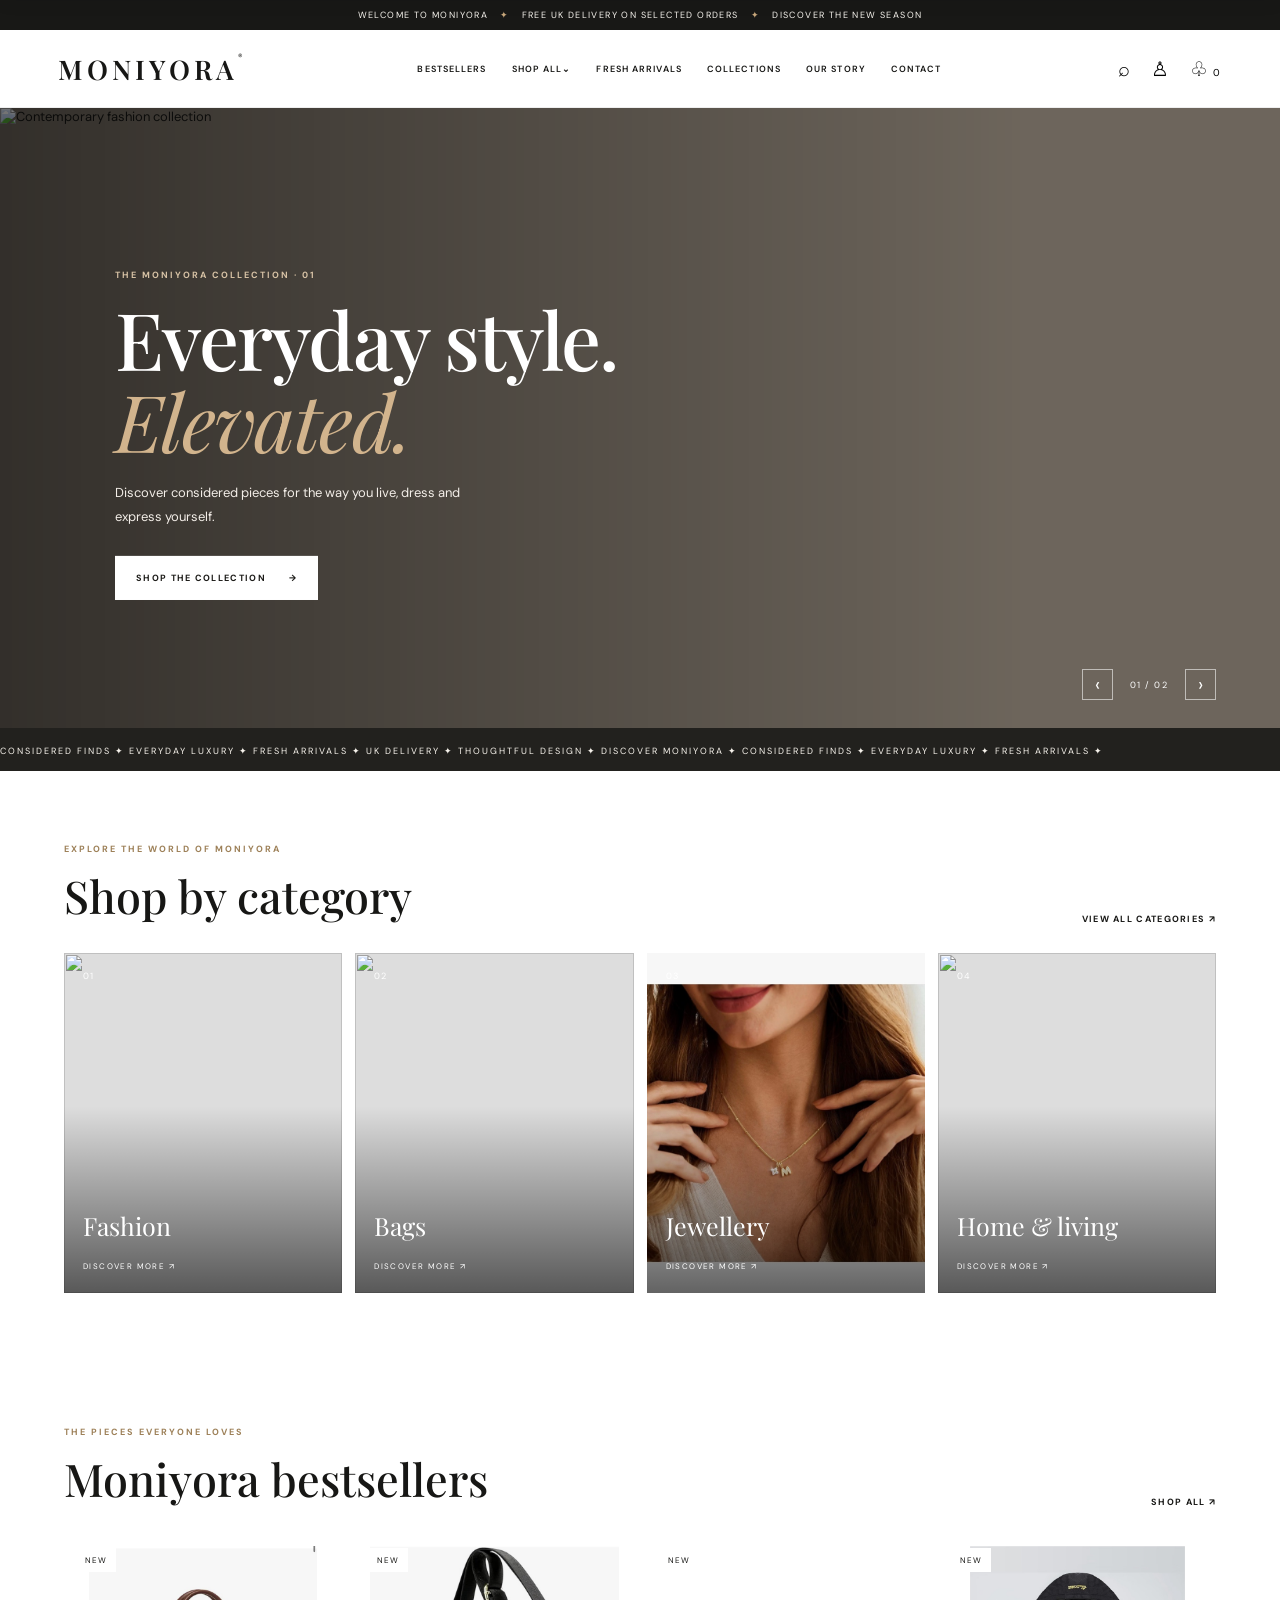
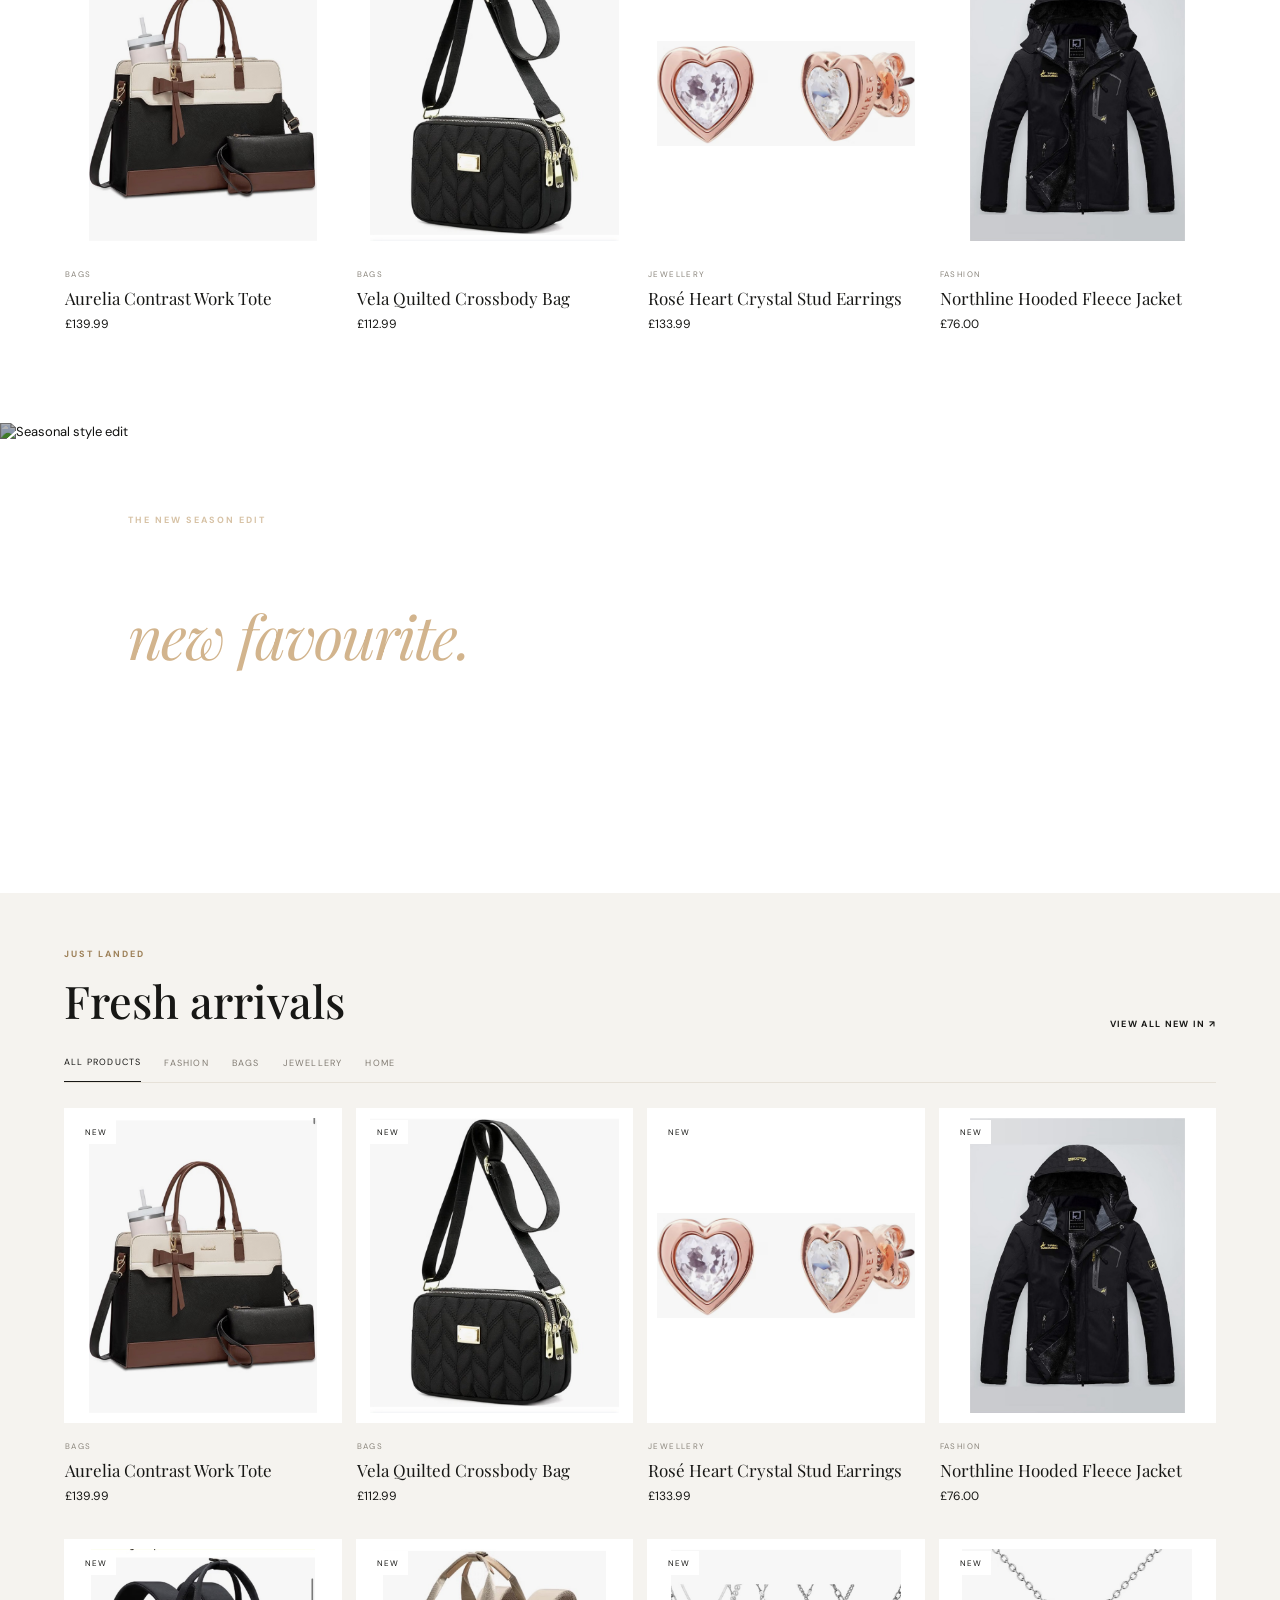
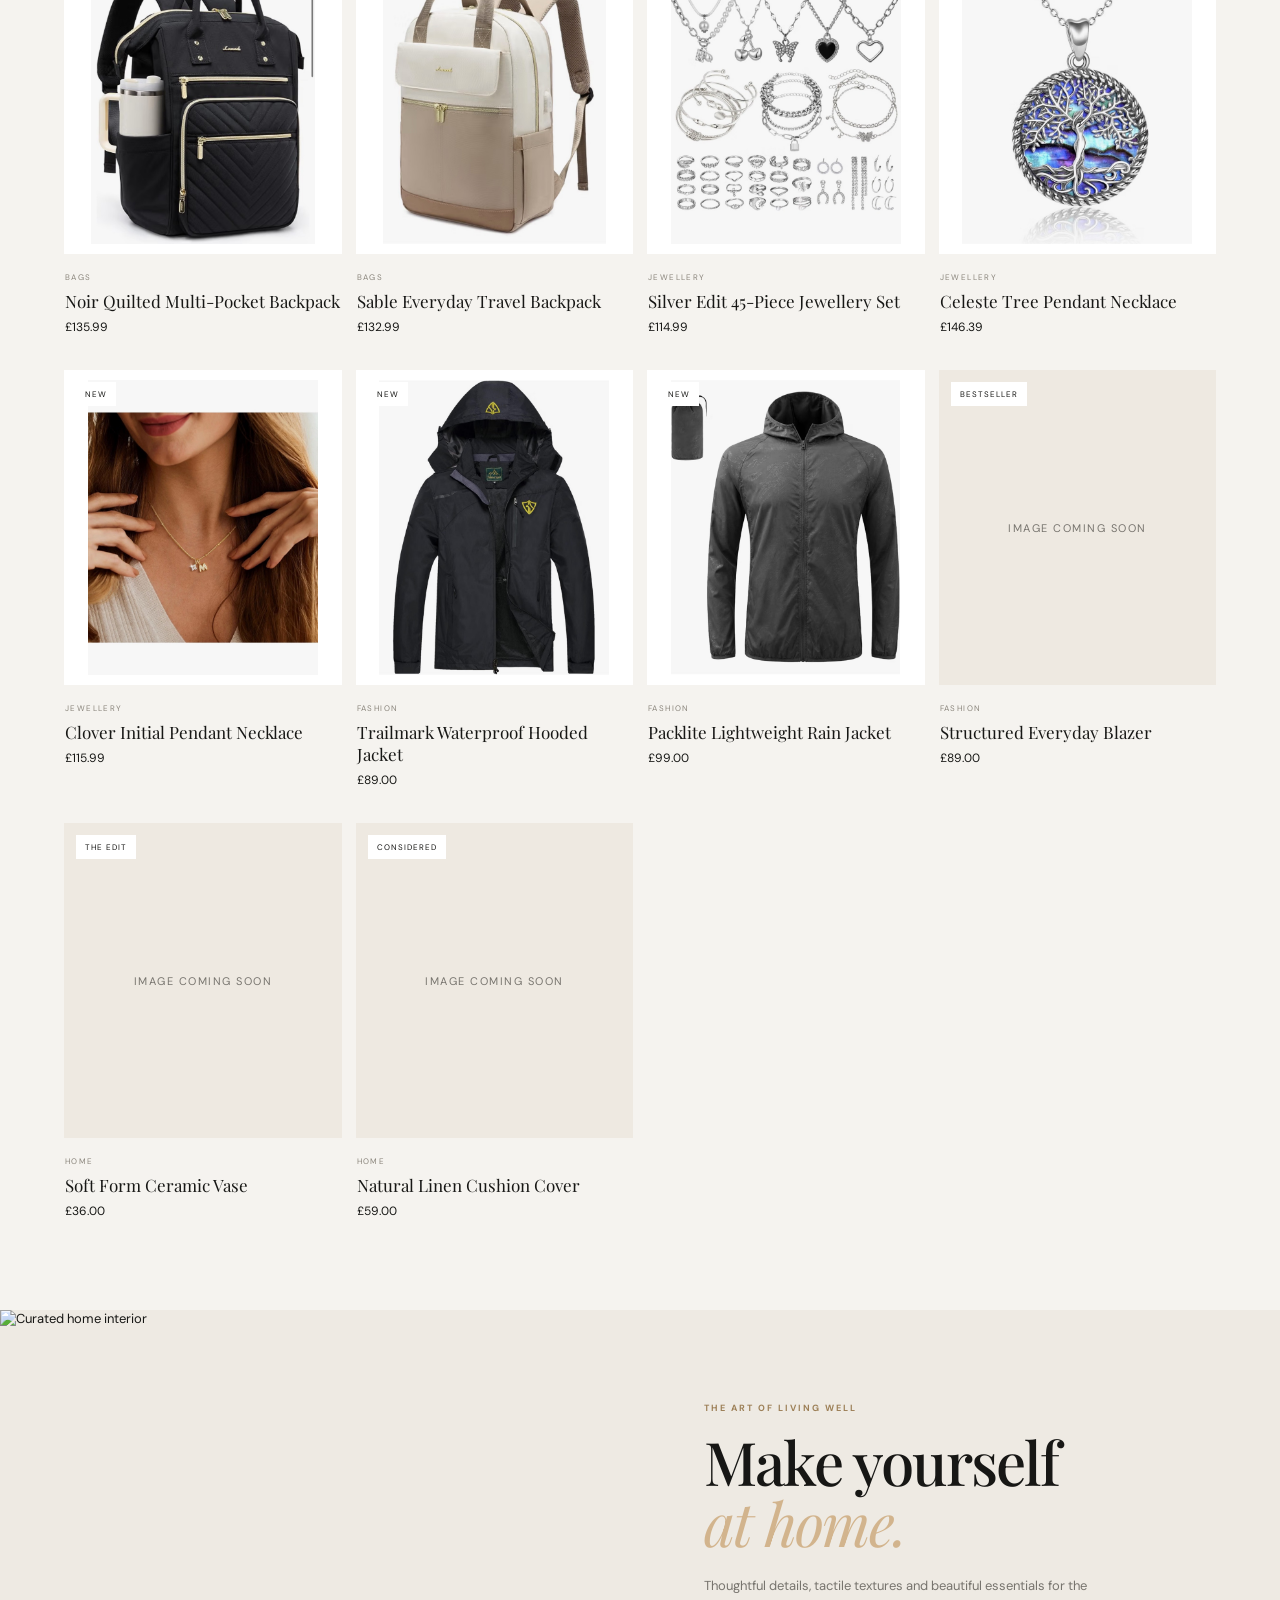
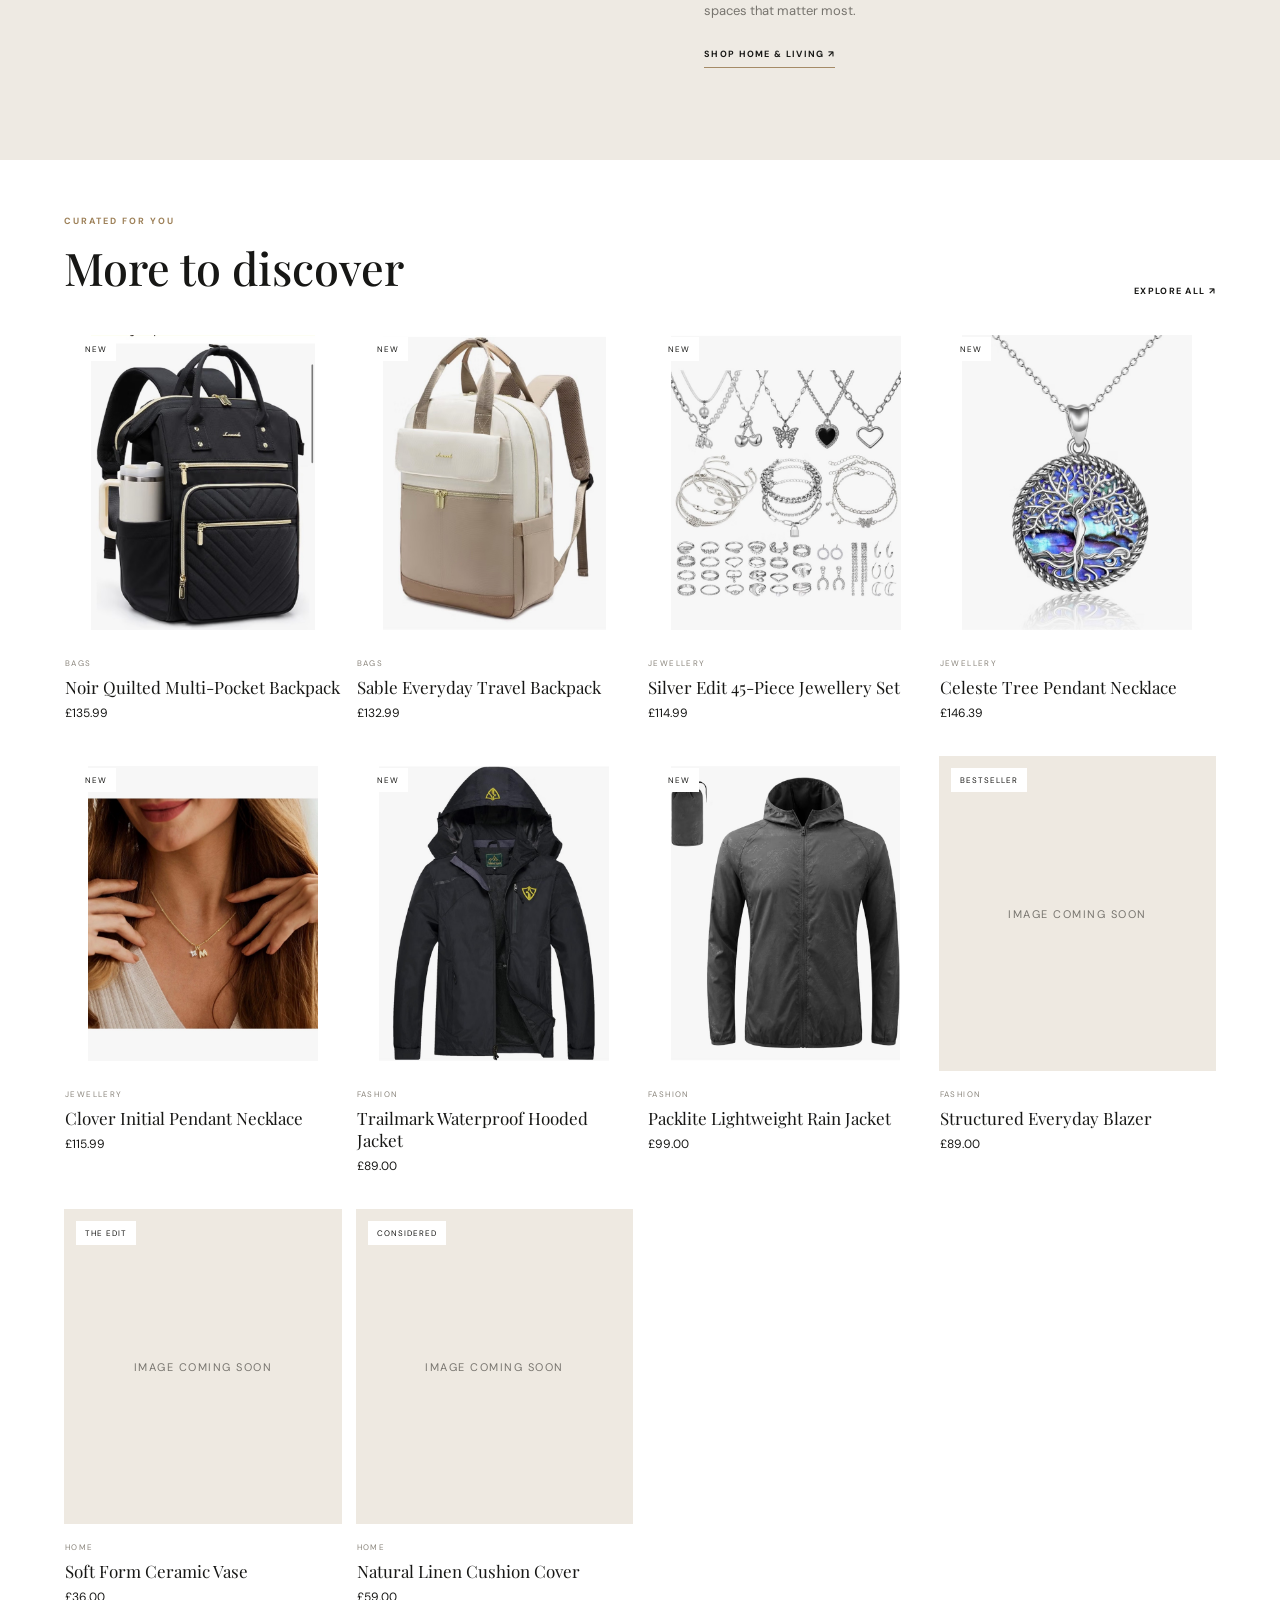
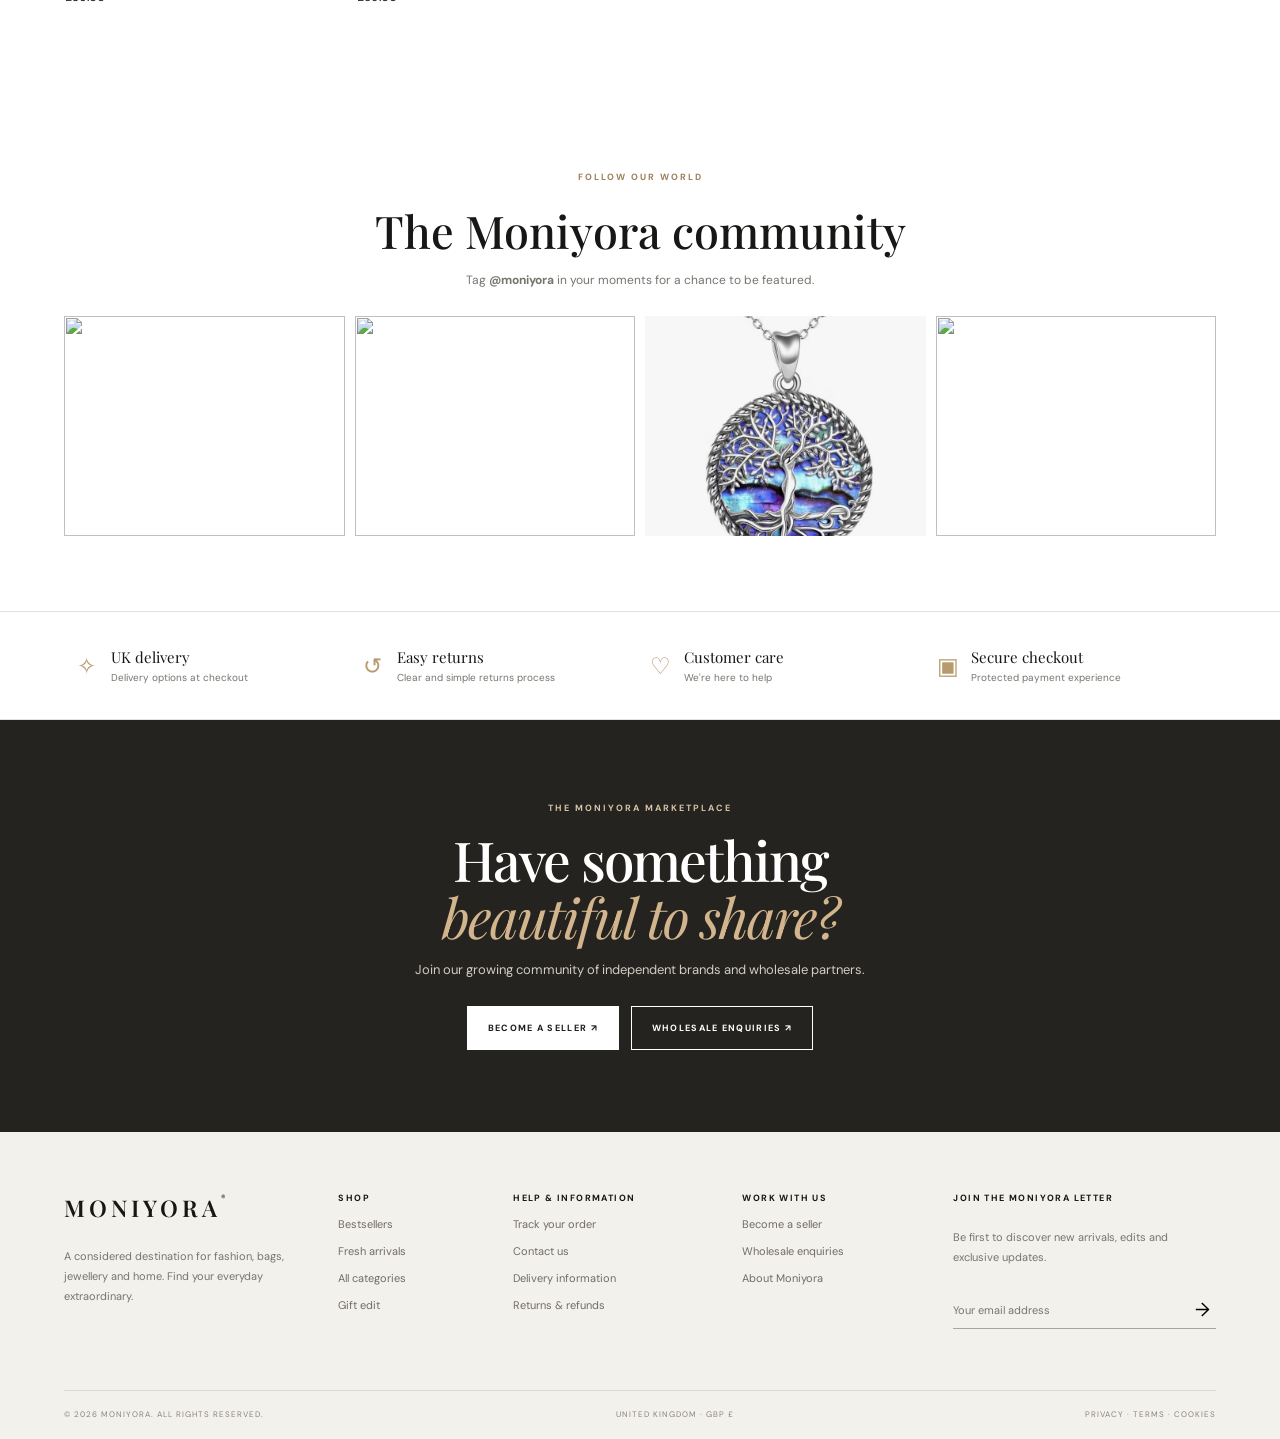
==== index.html @ 20fc1ad3 "Moniyora storefront: 11 SKUs, Stripe checkout, beauty removed Co-Authored-By: Claude Opus 5.5 <norep" ====
<!DOCTYPE html>
<html lang="en"><head><meta charset="UTF-8"><meta name="viewport" content="width=device-width,initial-scale=1"><meta name="description" content="Moniyora — a curated destination for fashion, bags, jewellery and home."><title>MONIYORA | The Art of Everyday Luxury</title><link rel="preconnect" href="https://fonts.googleapis.com"><link href="https://fonts.googleapis.com/css2?family=DM+Sans:wght@400;500;600;700&family=Playfair+Display:wght@400;500;600&display=swap" rel="stylesheet"><link rel="stylesheet" href="styles.css"></head>
<body>
<div class="topline">WELCOME TO MONIYORA <span>✦</span> FREE UK DELIVERY ON SELECTED ORDERS <span>✦</span> DISCOVER THE NEW SEASON</div>
<header class="header"><button class="icon-btn mobile-menu-btn" id="menuToggle">☰</button><a class="logo" href="#">MONIYORA<span>®</span></a><nav class="main-nav"><a href="#bestsellers">BESTSELLERS</a><div class="nav-dropdown"><a href="#collections">SHOP ALL⌄</a><div class="mega"><div><b>FASHION</b><a href="#products">Women</a><a href="#products">Men</a><a href="#products">Jackets</a></div><div><b>BAGS & JEWELLERY</b><a href="#products">Bags & backpacks</a><a href="#products">Necklaces</a><a href="#products">Earrings & sets</a></div><div><b>HOME & LIVING</b><a href="#products">Home décor</a><a href="#products">Kitchen & dining</a><a href="#products">Soft furnishings</a></div><div><b>MORE TO EXPLORE</b><a href="#products">Accessories</a><a href="#products">Gifts</a><a href="#partners">Seller brands</a></div></div></div><a href="#fresh">FRESH ARRIVALS</a><a href="#collections">COLLECTIONS</a><a href="#about">OUR STORY</a><a href="#contact">CONTACT</a></nav><div class="head-tools"><button id="searchToggle" aria-label="Search">⌕</button><button id="accountOpen" aria-label="Account">♙</button><button id="cartOpen" aria-label="Shopping bag">♧ <small id="cartCount">0</small></button></div></header>
<div class="mobile-nav" id="mobileNav"><a href="#bestsellers">Bestsellers</a><a href="#collections">Shop all</a><a href="#fresh">Fresh arrivals</a><a href="#products">Fashion</a><a href="#products">Bags & jewellery</a><a href="#products">Home & living</a><a href="#partners">Sell with us</a><a href="#contact">Contact</a></div>
<section class="hero-slider"><div class="slide active"><img src="https://images.unsplash.com/photo-1483985988355-763728e1935b?auto=format&fit=crop&w=2000&q=90" alt="Contemporary fashion collection"><div class="slide-overlay"></div><div class="slide-content"><p class="overline">THE MONIYORA COLLECTION · 01</p><h1>Everyday style.<br><i>Elevated.</i></h1><p>Discover considered pieces for the way you live, dress and express yourself.</p><a href="#collections" class="cta">SHOP THE COLLECTION <b>→</b></a></div></div><div class="slide"><img src="https://images.unsplash.com/photo-1584917865442-de89df76afd3?auto=format&fit=crop&w=2000&q=90" alt="Bags and accessories collection"><div class="slide-overlay"></div><div class="slide-content"><p class="overline">CARRY IT WELL · 02</p><h1>The details<br><i>that finish it.</i></h1><p>Work totes, everyday backpacks and jewellery to wear on repeat.</p><a href="#fresh" class="cta">SHOP BAGS & JEWELLERY <b>→</b></a></div></div><div class="slider-controls"><button id="prevSlide">‹</button><span id="slideNumber">01 / 02</span><button id="nextSlide">›</button></div></section>
<div class="ticker"><div>CONSIDERED FINDS ✦ EVERYDAY LUXURY ✦ FRESH ARRIVALS ✦ UK DELIVERY ✦ THOUGHTFUL DESIGN ✦ DISCOVER MONIYORA ✦ CONSIDERED FINDS ✦ EVERYDAY LUXURY ✦ FRESH ARRIVALS ✦</div></div>
<section class="category-wrap" id="collections"><div class="section-title"><div><p class="overline dark">EXPLORE THE WORLD OF MONIYORA</p><h2>Shop by category</h2></div><a href="#products" class="view-all">VIEW ALL CATEGORIES ↗</a></div><div class="category-row"><a class="category-tile" href="#products" data-filter="Fashion"><img src="https://images.unsplash.com/photo-1483985988355-763728e1935b?auto=format&fit=crop&w=800&q=85"><span>01</span><b>Fashion</b><small>DISCOVER MORE ↗</small></a><a class="category-tile" href="#products" data-filter="Bags"><img src="https://images.unsplash.com/photo-1548036328-c9fa89d128fa?auto=format&fit=crop&w=800&q=85"><span>02</span><b>Bags</b><small>DISCOVER MORE ↗</small></a><a class="category-tile" href="#products" data-filter="Jewellery"><img src="product_images/MON-008.jpg"><span>03</span><b>Jewellery</b><small>DISCOVER MORE ↗</small></a><a class="category-tile" href="#products" data-filter="Home"><img src="https://images.unsplash.com/photo-1616486338812-3dadae4b4ace?auto=format&fit=crop&w=800&q=85"><span>04</span><b>Home & living</b><small>DISCOVER MORE ↗</small></a></div></section>
<section class="product-section" id="bestsellers"><div class="section-title"><div><p class="overline dark">THE PIECES EVERYONE LOVES</p><h2>Moniyora bestsellers</h2></div><a href="#products" class="view-all">SHOP ALL ↗</a></div><div class="product-grid" id="bestsellerGrid"></div></section>
<section class="wide-promo"><img src="https://images.unsplash.com/photo-1490481651871-ab68de25d43d?auto=format&fit=crop&w=2000&q=90" alt="Seasonal style edit"><div class="promo-content"><p class="overline">THE NEW SEASON EDIT</p><h2>Find your<br><i>new favourite.</i></h2><p>Fresh perspectives. Timeless details. Pieces to make your own.</p><a class="cta light-cta" href="#fresh">EXPLORE THE EDIT →</a></div></section>
<section class="product-section pale" id="fresh"><div class="section-title"><div><p class="overline dark">JUST LANDED</p><h2>Fresh arrivals</h2></div><a href="#products" class="view-all">VIEW ALL NEW IN ↗</a></div><div class="filter-tabs" id="filterTabs"><button class="active" data-filter="All">ALL PRODUCTS</button><button data-filter="Fashion">FASHION</button><button data-filter="Bags">BAGS</button><button data-filter="Jewellery">JEWELLERY</button><button data-filter="Home">HOME</button></div><div class="product-grid" id="products"></div></section>
<section class="seasonal"><div class="season-image"><img src="https://images.unsplash.com/photo-1618221195710-dd6b41faaea6?auto=format&fit=crop&w=1100&q=85" alt="Curated home interior"></div><div class="season-copy"><p class="overline dark">THE ART OF LIVING WELL</p><h2>Make yourself<br><i>at home.</i></h2><p>Thoughtful details, tactile textures and beautiful essentials for the spaces that matter most.</p><a href="#products" class="dark-link">SHOP HOME & LIVING ↗</a></div></section>
<section class="product-section" id="productsSection"><div class="section-title"><div><p class="overline dark">CURATED FOR YOU</p><h2>More to discover</h2></div><a href="#products" class="view-all">EXPLORE ALL ↗</a></div><div class="product-grid" id="moreGrid"></div></section>
<section class="social-section"><p class="overline dark">FOLLOW OUR WORLD</p><h2>The Moniyora community</h2><p>Tag <b>@moniyora</b> in your moments for a chance to be featured.</p><div class="social-grid"><img src="https://images.unsplash.com/photo-1529139574466-a303027c1d8b?auto=format&fit=crop&w=500&q=85"><img src="https://images.unsplash.com/photo-1523275335684-37898b6baf30?auto=format&fit=crop&w=500&q=85"><img src="product_images/MON-007.jpg"><img src="https://images.unsplash.com/photo-1616486338812-3dadae4b4ace?auto=format&fit=crop&w=500&q=85"></div></section>
<section class="benefits"><div><span>✧</span><b>UK delivery</b><small>Delivery options at checkout</small></div><div><span>↺</span><b>Easy returns</b><small>Clear and simple returns process</small></div><div><span>♡</span><b>Customer care</b><small>We're here to help</small></div><div><span>▣</span><b>Secure checkout</b><small>Protected payment experience</small></div></section>
<section class="partner-banner" id="partners"><p class="overline">THE MONIYORA MARKETPLACE</p><h2>Have something<br><i>beautiful to share?</i></h2><p>Join our growing community of independent brands and wholesale partners.</p><div><button class="cta" id="sellerOpen">BECOME A SELLER ↗</button><button class="cta outline" id="wholesaleOpen">WHOLESALE ENQUIRIES ↗</button></div></section>
<footer id="contact"><div class="footer-columns"><div><a class="logo footer-logo" href="#">MONIYORA<span>®</span></a><p>A considered destination for fashion, bags, jewellery and home. Find your everyday extraordinary.</p></div><div><b>SHOP</b><a href="#bestsellers">Bestsellers</a><a href="#fresh">Fresh arrivals</a><a href="#collections">All categories</a><a href="#products">Gift edit</a></div><div><b>HELP & INFORMATION</b><a href="#tracking" id="trackingOpen">Track your order</a><a href="mailto:hello@moniyora.co.uk">Contact us</a><a href="#policies">Delivery information</a><a href="#policies">Returns & refunds</a></div><div><b>WORK WITH US</b><a href="#partners" id="footerSeller">Become a seller</a><a href="#partners" id="footerWholesale">Wholesale enquiries</a><a href="#about">About Moniyora</a></div><div class="newsletter"><b>JOIN THE MONIYORA LETTER</b><p>Be first to discover new arrivals, edits and exclusive updates.</p><form id="newsletterForm"><input type="email" placeholder="Your email address" required><button>→</button></form><small id="newsletterMsg"></small></div></div><div class="footer-bottom"><span>© 2026 MONIYORA. ALL RIGHTS RESERVED.</span><span>UNITED KINGDOM · GBP £</span><span>PRIVACY · TERMS · COOKIES</span></div></footer>
<div class="overlay" id="overlay"></div><aside class="drawer" id="cartDrawer"><div class="drawer-head"><h3>Your shopping bag <small id="drawerCount">0</small></h3><button class="close" data-close>×</button></div><div id="cartItems" class="cart-items"><p>Your bag is empty.</p></div><div class="cart-bottom"><div class="subtotal"><span>Subtotal</span><b id="subtotal">£0.00</b></div><small>Delivery calculated at checkout.</small><button class="cta dark-cta full" id="checkoutButton">PROCEED TO CHECKOUT →</button><small class="notice">Secure payment powered by Stripe.</small></div></aside>
<div class="modal" id="accountModal"><button class="close modal-close" data-close>×</button><p class="overline dark">WELCOME BACK</p><h2>Your Moniyora account</h2><form class="form" id="accountForm"><label>Email address<input type="email" required></label><label>Password<input type="password" minlength="8" required></label><button class="cta dark-cta full">SIGN IN / CONTINUE</button></form><p id="accountMsg" class="message"></p><small class="notice">Customer account service must be connected for live sign-in.</small></div>
<div class="modal wide" id="sellerModal"><button class="close modal-close" data-close>×</button><p class="overline dark">PARTNER WITH MONIYORA</p><h2>Become a seller</h2><p>Introduce your brand and products to our marketplace.</p><form class="form two-col" id="sellerForm"><label>Business / brand name<input required></label><label>Contact name<input required></label><label>Business email<input type="email" required></label><label>Website / social link<input type="url"></label><label class="span-two">Product category<select required><option value="">Choose category</option><option>Fashion</option><option>Bags</option><option>Jewellery</option><option>Home & living</option><option>Accessories & gifts</option><option>Other</option></select></label><label class="span-two">Tell us about your brand<textarea required rows="3"></textarea></label><button class="cta dark-cta span-two">SUBMIT SELLER APPLICATION →</button></form><p id="sellerMsg" class="message"></p></div>
<div class="modal wide" id="wholesaleModal"><button class="close modal-close" data-close>×</button><p class="overline dark">BUSINESS ENQUIRIES</p><h2>Wholesale & partnerships</h2><form class="form two-col" id="wholesaleForm"><label>Company name<input required></label><label>Contact name<input required></label><label>Business email<input type="email" required></label><label>Telephone<input type="tel"></label><label>Enquiry type<select><option>Wholesale purchasing</option><option>Bulk order</option><option>Brand partnership</option><option>Distribution</option></select></label><label>Estimated order value<select><option>Not sure yet</option><option>Under £1,000</option><option>£1,000–£5,000</option><option>£5,000–£20,000</option><option>£20,000+</option></select></label><label class="span-two">Your enquiry<textarea required rows="3"></textarea></label><button class="cta dark-cta span-two">SEND ENQUIRY →</button></form><p id="wholesaleMsg" class="message"></p></div>
<div class="modal" id="trackingModal"><button class="close modal-close" data-close>×</button><p class="overline dark">ORDER SUPPORT</p><h2>Track your order</h2><form class="form" id="trackingForm"><label>Order number<input required placeholder="MON-10001"></label><label>Email address<input type="email" required></label><button class="cta dark-cta full">FIND MY ORDER</button></form><p id="trackingMsg" class="message"></p><small class="notice">Live tracking will be enabled when fulfilment integrations are connected.</small></div>
<div class="search-panel" id="searchPanel"><input id="searchInput" placeholder="Search products and categories…"><button id="searchClose">×</button></div><div class="toast" id="toast"></div>
<div class="floating-actions" id="floatingActions" aria-hidden="true">
  <button class="fab fab-ghost" id="backToTop" aria-label="Back to top">↑</button>
  <a class="fab fab-primary" href="mailto:hello@moniyora.co.uk" aria-label="Contact">✉</a>
</div>
<script src="script.js"></script></body></html>
---- styles.css ----
*{box-sizing:border-box}:root{--ink:#171715;--muted:#77746e;--cream:#f3f0ea;--gold:#b99a70;--line:#e6e1d8}html{scroll-behavior:smooth}body{margin:0;color:var(--ink);background:#fff;font:13px "DM Sans",sans-serif}a{color:inherit;text-decoration:none}button,input,select,textarea{font:inherit}button{cursor:pointer}.topline{height:30px;background:#181816;color:#f7f4ee;text-align:center;display:flex;align-items:center;justify-content:center;gap:12px;font-size:9px;letter-spacing:1.4px}.topline span{color:#c8a77b}.header{height:78px;padding:0 4.5%;display:flex;align-items:center;justify-content:space-between;background:#fff;position:sticky;top:0;z-index:30;border-bottom:1px solid #eee}.logo{font:600 27px "Playfair Display",serif;letter-spacing:4px;white-space:nowrap}.logo span{font:9px "DM Sans";vertical-align:top;letter-spacing:0}.main-nav{display:flex;align-items:center;gap:25px;height:100%}.main-nav>a,.nav-dropdown>a{font-size:9px;font-weight:600;letter-spacing:1.1px;white-space:nowrap}.main-nav a:hover{color:var(--gold)}.nav-dropdown{height:100%;display:flex;align-items:center;position:relative}.mega{display:none;position:absolute;top:100%;left:-150px;width:650px;background:white;padding:28px 32px;box-shadow:0 12px 28px #0002;grid-template-columns:repeat(4,1fr);gap:20px}.nav-dropdown:hover .mega{display:grid}.mega div{display:flex;flex-direction:column;gap:12px}.mega b,footer b{font-size:9px;letter-spacing:1.4px}.mega a{font-size:11px;color:#6e6a63}.head-tools{display:flex;gap:17px;align-items:center}.head-tools button,.icon-btn{border:0;background:none;font-size:20px;padding:2px}.head-tools small{font-size:10px}.mobile-menu-btn,.mobile-nav{display:none}.hero-slider{height:min(620px,58vw);min-height:440px;position:relative;background:#71695f;overflow:hidden}.slide{position:absolute;inset:0;opacity:0;transition:opacity .7s}.slide.active{opacity:1}.slide img{width:100%;height:100%;object-fit:cover;object-position:center 40%}.slide-overlay{position:absolute;inset:0;background:linear-gradient(90deg,rgba(0,0,0,.55),rgba(0,0,0,.03) 80%)}.slide-content{position:absolute;left:9%;top:50%;transform:translateY(-45%);color:white;max-width:510px}.overline{font-size:9px;letter-spacing:2px;font-weight:700;margin:0 0 17px;color:#d7c2a5}.overline.dark{color:#9d8058}.slide h1,.promo-content h2,.season-copy h2,.partner-banner h2{font:500 clamp(48px,6.2vw,82px)/1.03 "Playfair Display",serif;letter-spacing:-1.8px;margin:0 0 20px}.slide h1 i,.promo-content h2 i,.season-copy h2 i,.partner-banner h2 i{color:#d2b48d;font-weight:400}.slide-content>p:not(.overline){max-width:390px;line-height:1.8;color:#f3eee8;margin-bottom:28px}.cta{display:inline-flex;align-items:center;justify-content:center;gap:23px;background:#fff;color:#1c1b18;padding:15px 20px;border:1px solid #fff;font-size:9px;font-weight:700;letter-spacing:1.3px}.cta:hover{background:#d8c4a7;border-color:#d8c4a7}.slider-controls{position:absolute;right:5%;bottom:28px;display:flex;align-items:center;gap:17px;color:#fff;font-size:9px;letter-spacing:1.5px}.slider-controls button{border:1px solid #ffffff90;background:transparent;color:#fff;width:31px;height:31px;font-size:19px}.ticker{overflow:hidden;background:#22211e;color:#f7f3ec;padding:13px 0;white-space:nowrap}.ticker div{display:inline-block;min-width:200%;font-size:9px;letter-spacing:2px;animation:marquee 34s linear infinite}@keyframes marquee{to{transform:translateX(-50%)}}.category-wrap,.product-section{padding:72px 5% 78px}.section-title{display:flex;justify-content:space-between;align-items:end;margin-bottom:28px}.section-title .overline{margin-bottom:10px}.section-title h2,.social-section h2{font:500 clamp(32px,3.8vw,45px) "Playfair Display",serif;margin:0}.view-all,.dark-link{font-size:9px;font-weight:700;letter-spacing:1.3px;white-space:nowrap}.category-row{display:grid;grid-template-columns:repeat(4,1fr);gap:13px}.category-tile{height:340px;position:relative;overflow:hidden;background:#ddd}.category-tile:after{content:"";position:absolute;inset:45% 0 0;background:linear-gradient(transparent,#0009)}.category-tile img{width:100%;height:100%;object-fit:cover;transition:.5s}.category-tile:hover img{transform:scale(1.05)}.category-tile span,.category-tile b,.category-tile small{position:absolute;z-index:1;color:white;left:19px}.category-tile span{top:17px;font-size:9px;letter-spacing:1px}.category-tile b{bottom:51px;font:25px "Playfair Display",serif}.category-tile small{bottom:22px;font-size:8px;letter-spacing:1.4px}.product-section{padding-top:55px}.product-section.pale{background:#f5f3ef}.product-grid{display:grid;grid-template-columns:repeat(4,1fr);gap:22px 14px}.product-image{height:315px;position:relative;background:#eee9e1;overflow:hidden}.product-image img{width:100%;height:100%;object-fit:cover;transition:.45s}.product-card:hover img{transform:scale(1.04)}.tag{position:absolute;top:12px;left:12px;background:#fff;padding:7px 9px;font-size:8px;letter-spacing:1px}.quick-add{position:absolute;bottom:10px;left:10px;right:10px;background:#fff;border:0;padding:12px;font-size:9px;letter-spacing:1px;opacity:0;transition:.2s}.product-card:hover .quick-add{opacity:1}.product-meta{padding:13px 1px}.product-meta small{font-size:8px;letter-spacing:1.4px;color:#8a857c}.product-meta h3{font:17px "Playfair Display",serif;margin:6px 0}.price{font-size:12px}.wide-promo{height:470px;position:relative;overflow:hidden}.wide-promo>img{width:100%;height:100%;object-fit:cover;filter:brightness(.7)}.promo-content{position:absolute;left:10%;top:50%;transform:translateY(-50%);color:white}.promo-content h2{font-size:60px}.promo-content>p:not(.overline){line-height:1.8;max-width:360px;margin:0 0 24px}.light-cta{background:transparent;color:white}.filter-tabs{display:flex;gap:23px;border-bottom:1px solid var(--line);margin:-2px 0 25px;overflow:auto}.filter-tabs button{background:none;border:0;padding:0 0 13px;color:#817b72;font-size:9px;letter-spacing:1.2px;white-space:nowrap}.filter-tabs button.active{color:#171715;border-bottom:1px solid #171715}.seasonal{display:grid;grid-template-columns:1fr 1fr;background:#eeeae3}.season-image img{width:100%;height:100%;min-height:450px;object-fit:cover}.season-copy{padding:10%;display:flex;flex-direction:column;justify-content:center;align-items:flex-start}.season-copy h2{font-size:60px}.season-copy>p:not(.overline){line-height:1.9;color:var(--muted);max-width:390px;margin:0 0 25px}.dark-link{border-bottom:1px solid #a58b67;padding-bottom:7px}.social-section{text-align:center;padding:75px 5%}.social-section h2{margin-bottom:10px}.social-section>p:not(.overline){color:var(--muted);font-size:12px}.social-grid{display:grid;grid-template-columns:repeat(4,1fr);gap:10px;margin-top:28px}.social-grid img{width:100%;height:220px;object-fit:cover}.benefits{display:grid;grid-template-columns:repeat(4,1fr);padding:35px 6%;border-top:1px solid var(--line);border-bottom:1px solid var(--line);gap:20px}.benefits div{display:grid;grid-template-columns:34px 1fr;align-items:center}.benefits span{grid-row:span 2;color:var(--gold);font-size:23px}.benefits b{font:15px "Playfair Display",serif}.benefits small{font-size:10px;color:var(--muted);margin-top:4px}.partner-banner{text-align:center;padding:82px 20px;background:#24231f;color:white}.partner-banner h2{font-size:55px;margin-bottom:15px}.partner-banner>p:not(.overline){color:#d2ccc2;line-height:1.7;margin-bottom:25px}.partner-banner>div{display:flex;justify-content:center;gap:12px;flex-wrap:wrap}.outline{background:transparent;color:white}.outline:hover{color:#222}footer{background:#f3f1ec;padding:60px 5% 20px}.footer-columns{display:grid;grid-template-columns:1.35fr .8fr 1.1fr 1fr 1.45fr;gap:30px;padding-bottom:48px}.footer-columns>div{display:flex;flex-direction:column;gap:13px}.footer-logo{font-size:23px}.footer-columns p{color:var(--muted);font-size:11px;line-height:1.8}.footer-columns a:not(.logo){font-size:11px;color:#716c64}.footer-columns a:hover{color:var(--gold)}.newsletter form{display:flex;border-bottom:1px solid #aaa49b}.newsletter input{flex:1;min-width:0;padding:11px 0;border:0;background:none;outline:0;font-size:11px}.newsletter button{border:0;background:none;font-size:19px}.footer-bottom{border-top:1px solid #ddd8cf;padding-top:18px;display:flex;justify-content:space-between;gap:12px;color:#8b857c;font-size:8px;letter-spacing:1px}.overlay{position:fixed;inset:0;background:#0007;z-index:60;opacity:0;visibility:hidden;transition:.25s}.overlay.show{opacity:1;visibility:visible}.drawer{position:fixed;right:0;top:0;height:100%;width:min(430px,100%);background:#fff;z-index:70;padding:26px;display:flex;flex-direction:column;transform:translateX(100%);transition:.3s}.drawer.open{transform:none}.drawer-head{display:flex;justify-content:space-between;align-items:center;border-bottom:1px solid var(--line);padding-bottom:17px}.drawer-head h3{font:23px "Playfair Display";margin:0}.close{border:0;background:none;font-size:27px}.cart-items{flex:1;overflow:auto;padding:20px 0}.cart-row{display:grid;grid-template-columns:72px 1fr auto;gap:12px;margin-bottom:18px}.cart-row img{width:72px;height:85px;object-fit:cover}.cart-row h4{font:15px "Playfair Display";margin:4px 0}.qty{display:flex;align-items:center;gap:10px;margin-top:9px}.qty button,.remove{background:white;border:1px solid var(--line);width:24px;height:24px}.remove{border:0}.cart-bottom{border-top:1px solid var(--line);padding-top:17px}.subtotal{display:flex;justify-content:space-between;margin-bottom:12px}.cart-bottom>small{display:block;color:var(--muted);font-size:10px;margin:12px 0}.dark-cta{background:#22211e;color:white;border-color:#22211e}.full{width:100%}.notice{font-size:9px!important;color:#89837a!important;line-height:1.5}.modal{position:fixed;z-index:75;top:50%;left:50%;transform:translate(-50%,-45%);opacity:0;visibility:hidden;transition:.25s;width:min(440px,calc(100% - 28px));max-height:90vh;overflow:auto;background:white;padding:38px}.modal.wide{width:min(640px,calc(100% - 28px))}.modal.open{opacity:1;visibility:visible;transform:translate(-50%,-50%)}.modal-close{position:absolute;right:15px;top:12px}.modal h2{font:34px "Playfair Display";margin:0 0 17px}.form{display:grid;gap:14px;margin-top:20px}.form label{display:grid;gap:7px;font-size:10px}.form input,.form select,.form textarea{width:100%;padding:11px;border:1px solid #ddd7cd;background:white;outline:0;font-size:12px}.form input:focus,.form textarea:focus{border-color:var(--gold)}.two-col{grid-template-columns:1fr 1fr}.span-two{grid-column:span 2}.message{font-size:11px;color:#71694e;line-height:1.5}.search-panel{position:fixed;top:0;left:0;right:0;z-index:80;background:white;padding:22px 6%;display:flex;gap:20px;transform:translateY(-110%);transition:.25s;box-shadow:0 5px 20px #0002}.search-panel.open{transform:none}.search-panel input{flex:1;border:0;border-bottom:1px solid var(--line);padding:10px;font:19px "Playfair Display";outline:0}.search-panel button{border:0;background:none;font-size:24px}.toast{position:fixed;z-index:90;bottom:22px;left:50%;transform:translate(-50%,15px);opacity:0;background:#222;color:white;padding:13px 20px;font-size:11px;transition:.2s}.toast.show{opacity:1;transform:translate(-50%,0)}@media(max-width:1050px){.main-nav{gap:12px}.main-nav>a,.nav-dropdown>a{font-size:8px}.product-image{height:260px}.category-tile{height:285px}.footer-columns{grid-template-columns:repeat(3,1fr)}.newsletter{grid-column:span 2}}@media(max-width:720px){.topline{font-size:7px;letter-spacing:.7px}.header{height:66px;padding:0 4%}.mobile-menu-btn{display:block}.main-nav{display:none}.logo{font-size:21px;letter-spacing:2px}.head-tools{gap:10px}.mobile-nav{position:fixed;top:96px;left:0;right:0;z-index:29;background:#fff;padding:20px 7%;box-shadow:0 10px 20px #0002;display:none;grid-template-columns:1fr 1fr;gap:18px}.mobile-nav.open{display:grid}.mobile-nav a{font:17px "Playfair Display"}.hero-slider{height:570px;min-height:0}.slide img{object-position:58% center}.slide-content{left:7%;right:7%;top:53%}.slide h1{font-size:55px}.category-wrap,.product-section{padding:55px 5%}.section-title h2{font-size:32px}.category-row{grid-template-columns:repeat(2,1fr);gap:10px}.category-tile{height:255px}.category-tile b{font-size:21px;left:13px}.category-tile span,.category-tile small{left:13px}.product-grid{grid-template-columns:repeat(2,1fr);gap:18px 10px}.product-image{height:220px}.quick-add{opacity:1;left:6px;right:6px;bottom:6px;padding:10px}.product-meta h3{font-size:15px}.wide-promo{height:420px}.promo-content{left:7%;right:7%}.promo-content h2,.season-copy h2{font-size:48px}.seasonal{grid-template-columns:1fr}.season-image img{min-height:290px;height:290px}.season-copy{padding:55px 8%}.social-grid{grid-template-columns:repeat(2,1fr)}.social-grid img{height:180px}.benefits{grid-template-columns:1fr 1fr;padding:28px 6%;gap:22px}.partner-banner h2{font-size:43px}.footer-columns{grid-template-columns:1fr 1fr;gap:28px}.footer-columns>div:first-child,.newsletter{grid-column:span 2}.footer-bottom{flex-wrap:wrap;font-size:7px}.two-col{grid-template-columns:1fr}.span-two{grid-column:auto}.modal{padding:32px 23px}}
/* === Graceful motion layer (oxolondon-inspired) === */
.reveal{opacity:0;transform:translateY(26px);transition:opacity .8s cubic-bezier(.22,1,.36,1),transform .8s cubic-bezier(.22,1,.36,1)}
.reveal.in{opacity:1;transform:none}
.reveal-left{opacity:0;transform:translateX(-24px);transition:opacity .8s cubic-bezier(.22,1,.36,1),transform .8s cubic-bezier(.22,1,.36,1)}
.reveal-left.in{opacity:1;transform:none}
.reveal-scale{opacity:0;transform:scale(.96);transition:opacity .7s cubic-bezier(.22,1,.36,1),transform .7s cubic-bezier(.22,1,.36,1)}
.reveal-scale.in{opacity:1;transform:scale(1)}
.stagger>*{opacity:0;transform:translateY(18px);transition:opacity .6s cubic-bezier(.22,1,.36,1),transform .6s cubic-bezier(.22,1,.36,1)}
.stagger.in>*{opacity:1;transform:none}
.stagger.in>*:nth-child(1){transition-delay:.05s}
.stagger.in>*:nth-child(2){transition-delay:.12s}
.stagger.in>*:nth-child(3){transition-delay:.19s}
.stagger.in>*:nth-child(4){transition-delay:.26s}
.stagger.in>*:nth-child(5){transition-delay:.33s}
.stagger.in>*:nth-child(6){transition-delay:.4s}
.stagger.in>*:nth-child(7){transition-delay:.47s}
.stagger.in>*:nth-child(8){transition-delay:.54s}
.product-card,.category-tile{transition:transform .4s cubic-bezier(.22,1,.36,1),box-shadow .4s cubic-bezier(.22,1,.36,1)}
.product-card:hover{transform:translateY(-4px);box-shadow:0 18px 40px -24px rgba(0,0,0,.25)}
.category-tile:hover img{transform:scale(1.08)}
.cta{transition:background-color .25s cubic-bezier(.22,1,.36,1),border-color .25s cubic-bezier(.22,1,.36,1),transform .25s cubic-bezier(.22,1,.36,1),color .25s cubic-bezier(.22,1,.36,1)}
.cta:hover{transform:translateY(-1px)}
.section-title h2,.social-section h2{transition:letter-spacing .4s cubic-bezier(.22,1,.36,1)}
.benefits div{transition:transform .3s cubic-bezier(.22,1,.36,1)}
.benefits div:hover{transform:translateY(-3px)}
.social-grid img{transition:transform .5s cubic-bezier(.22,1,.36,1),filter .5s cubic-bezier(.22,1,.36,1)}
.social-grid img:hover{transform:scale(1.03);filter:brightness(1.05)}
.floating-actions{position:fixed;right:22px;bottom:24px;display:flex;flex-direction:column;gap:10px;z-index:85;opacity:0;transform:translateY(14px);pointer-events:none;transition:opacity .35s cubic-bezier(.22,1,.36,1),transform .35s cubic-bezier(.22,1,.36,1)}
.floating-actions.in{opacity:1;transform:none;pointer-events:auto}
.fab{width:46px;height:46px;border-radius:50%;border:1px solid var(--line);background:#fff;color:var(--ink);display:inline-flex;align-items:center;justify-content:center;font-size:18px;text-decoration:none;box-shadow:0 8px 24px -10px rgba(0,0,0,.25);transition:transform .25s cubic-bezier(.22,1,.36,1),background-color .25s cubic-bezier(.22,1,.36,1)}
.fab-primary{background:#22211e;color:#fff;border-color:#22211e}
.fab:hover{transform:translateY(-3px) scale(1.06)}
.hero-slider .slide{transition:opacity .9s cubic-bezier(.22,1,.36,1)}
.hero-slider .slide.active img{animation:heroKen 8s ease-out both}
@keyframes heroKen{from{transform:scale(1.06)}to{transform:scale(1)}}
.ticker div{will-change:transform}
.slide-content{animation:heroRise .9s cubic-bezier(.22,1,.36,1) both}
@keyframes heroRise{from{opacity:0;transform:translateY(-38%)}to{opacity:1;transform:translateY(-45%)}}
.quick-add{transition:opacity .25s cubic-bezier(.22,1,.36,1),transform .25s cubic-bezier(.22,1,.36,1)}
.product-card:hover .quick-add{transform:translateY(-2px)}
.drawer{transition:transform .35s cubic-bezier(.22,1,.36,1)}
.modal{transition:opacity .3s cubic-bezier(.22,1,.36,1),transform .3s cubic-bezier(.22,1,.36,1)}
.search-panel{transition:transform .3s cubic-bezier(.22,1,.36,1)}
.toast{transition:opacity .25s cubic-bezier(.22,1,.36,1),transform .25s cubic-bezier(.22,1,.36,1)}
@media(prefers-reduced-motion:reduce){.reveal,.reveal-left,.reveal-scale,.stagger>*{opacity:1!important;transform:none!important;transition:none!important}.hero-slider .slide.active img{animation:none}.slide-content{animation:none}}

.product-image.photo{background:#fff}.product-image.photo img{object-fit:contain;padding:10px;box-sizing:border-box}
.product-image.no-image::after{content:"Image coming soon";position:absolute;inset:0;display:flex;align-items:center;justify-content:center;font-size:11px;letter-spacing:1.5px;text-transform:uppercase;color:var(--muted)}
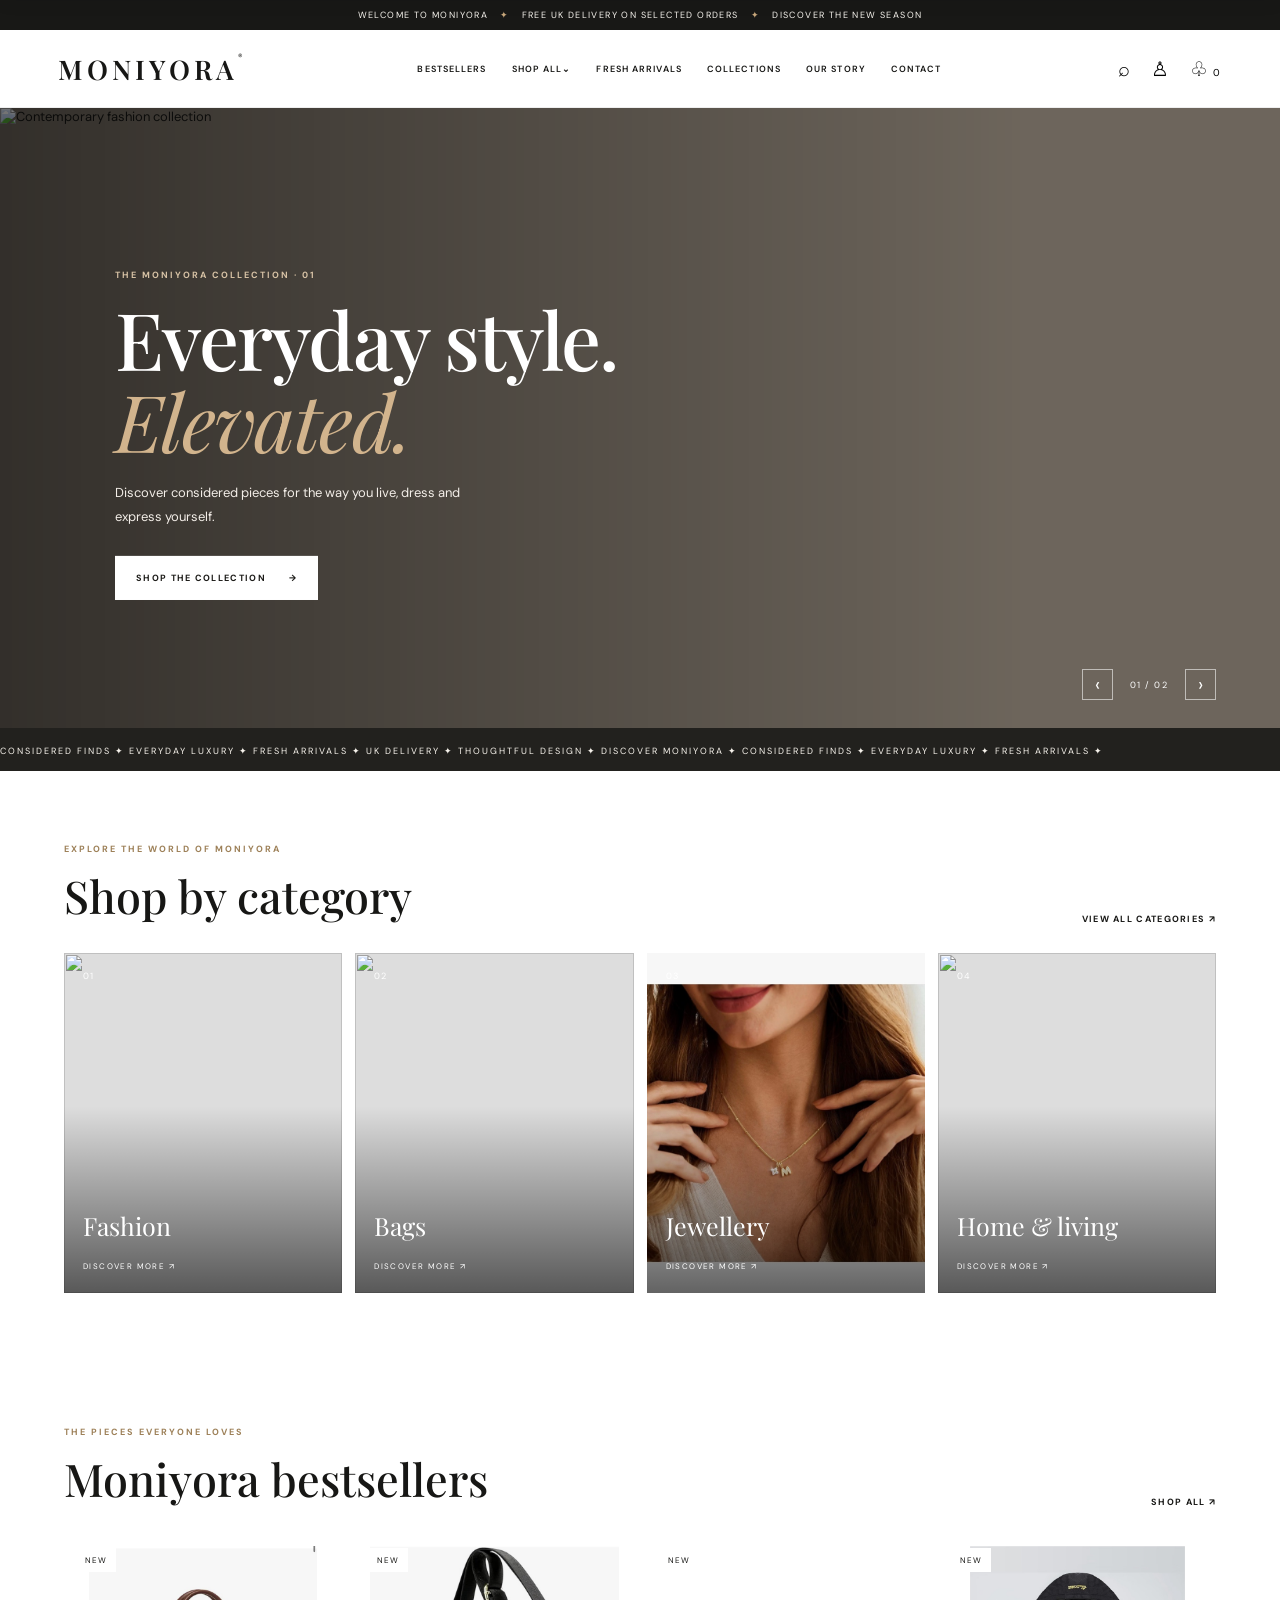
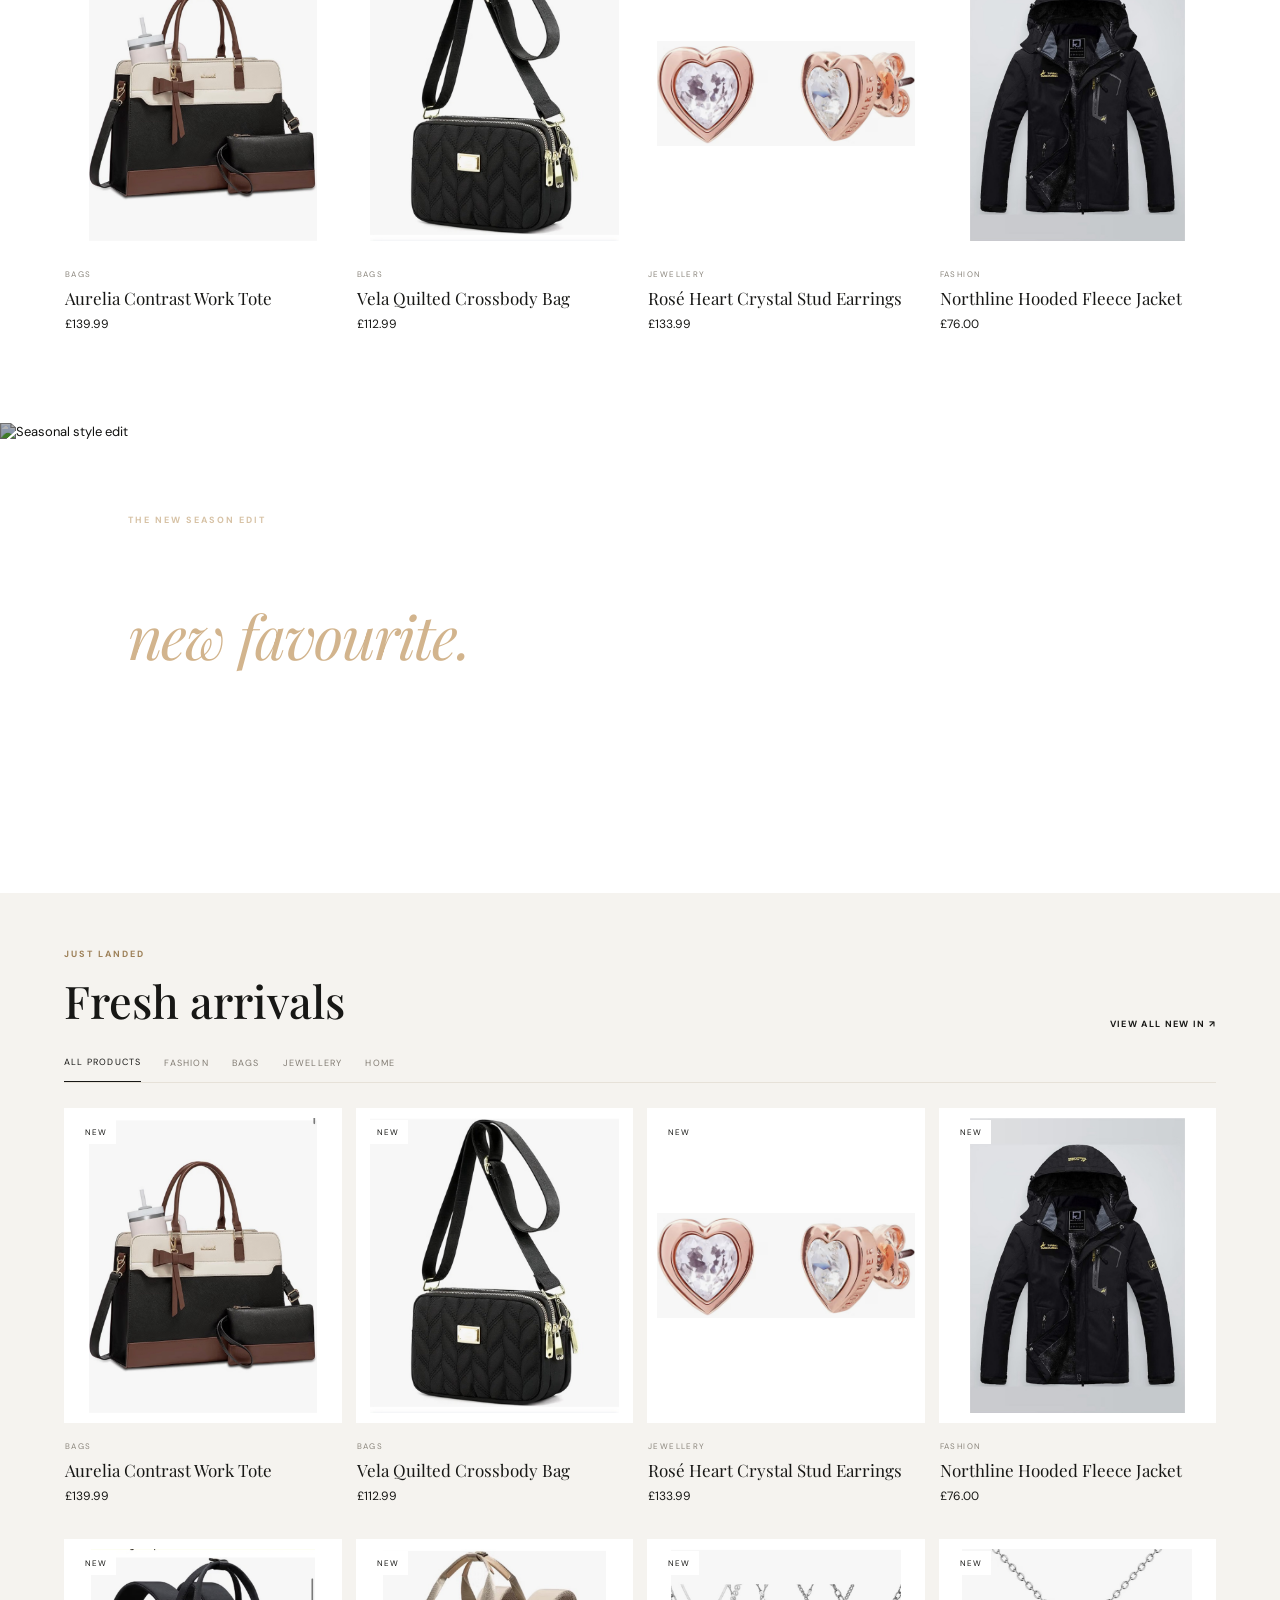
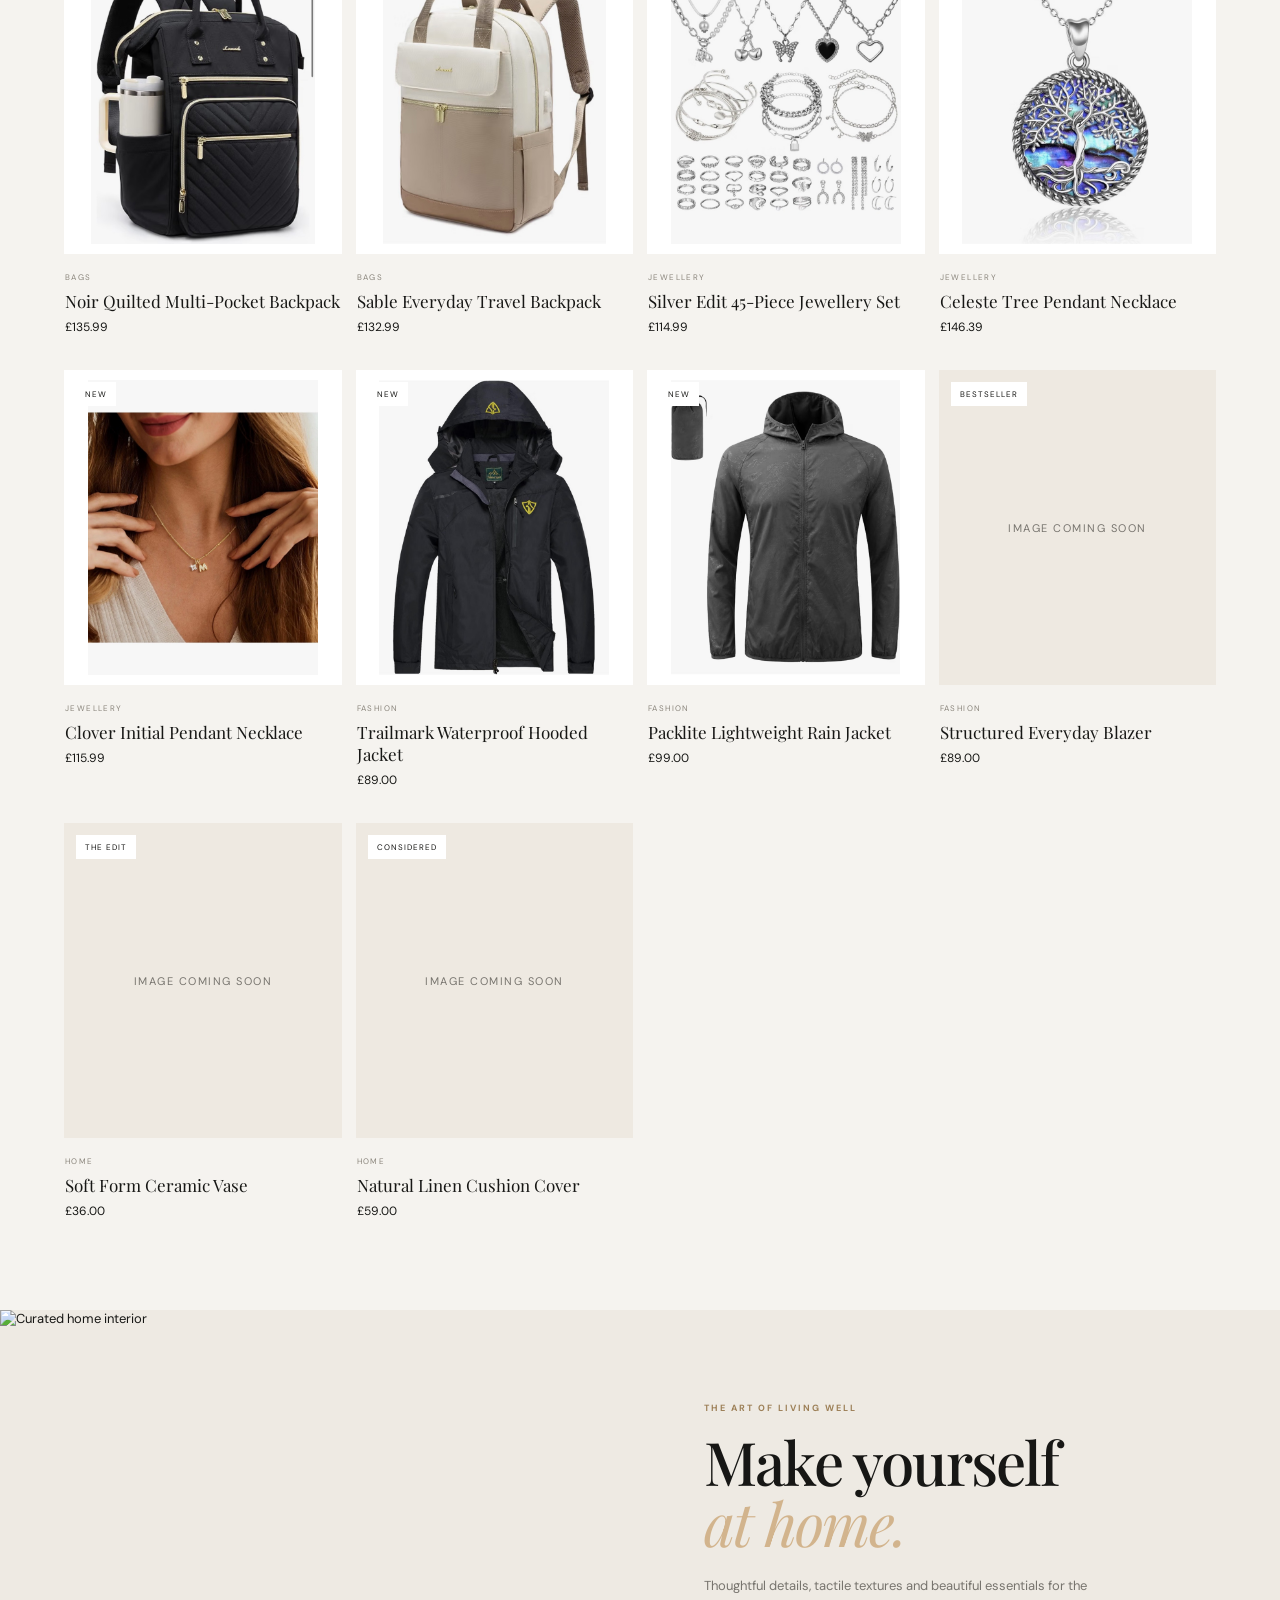
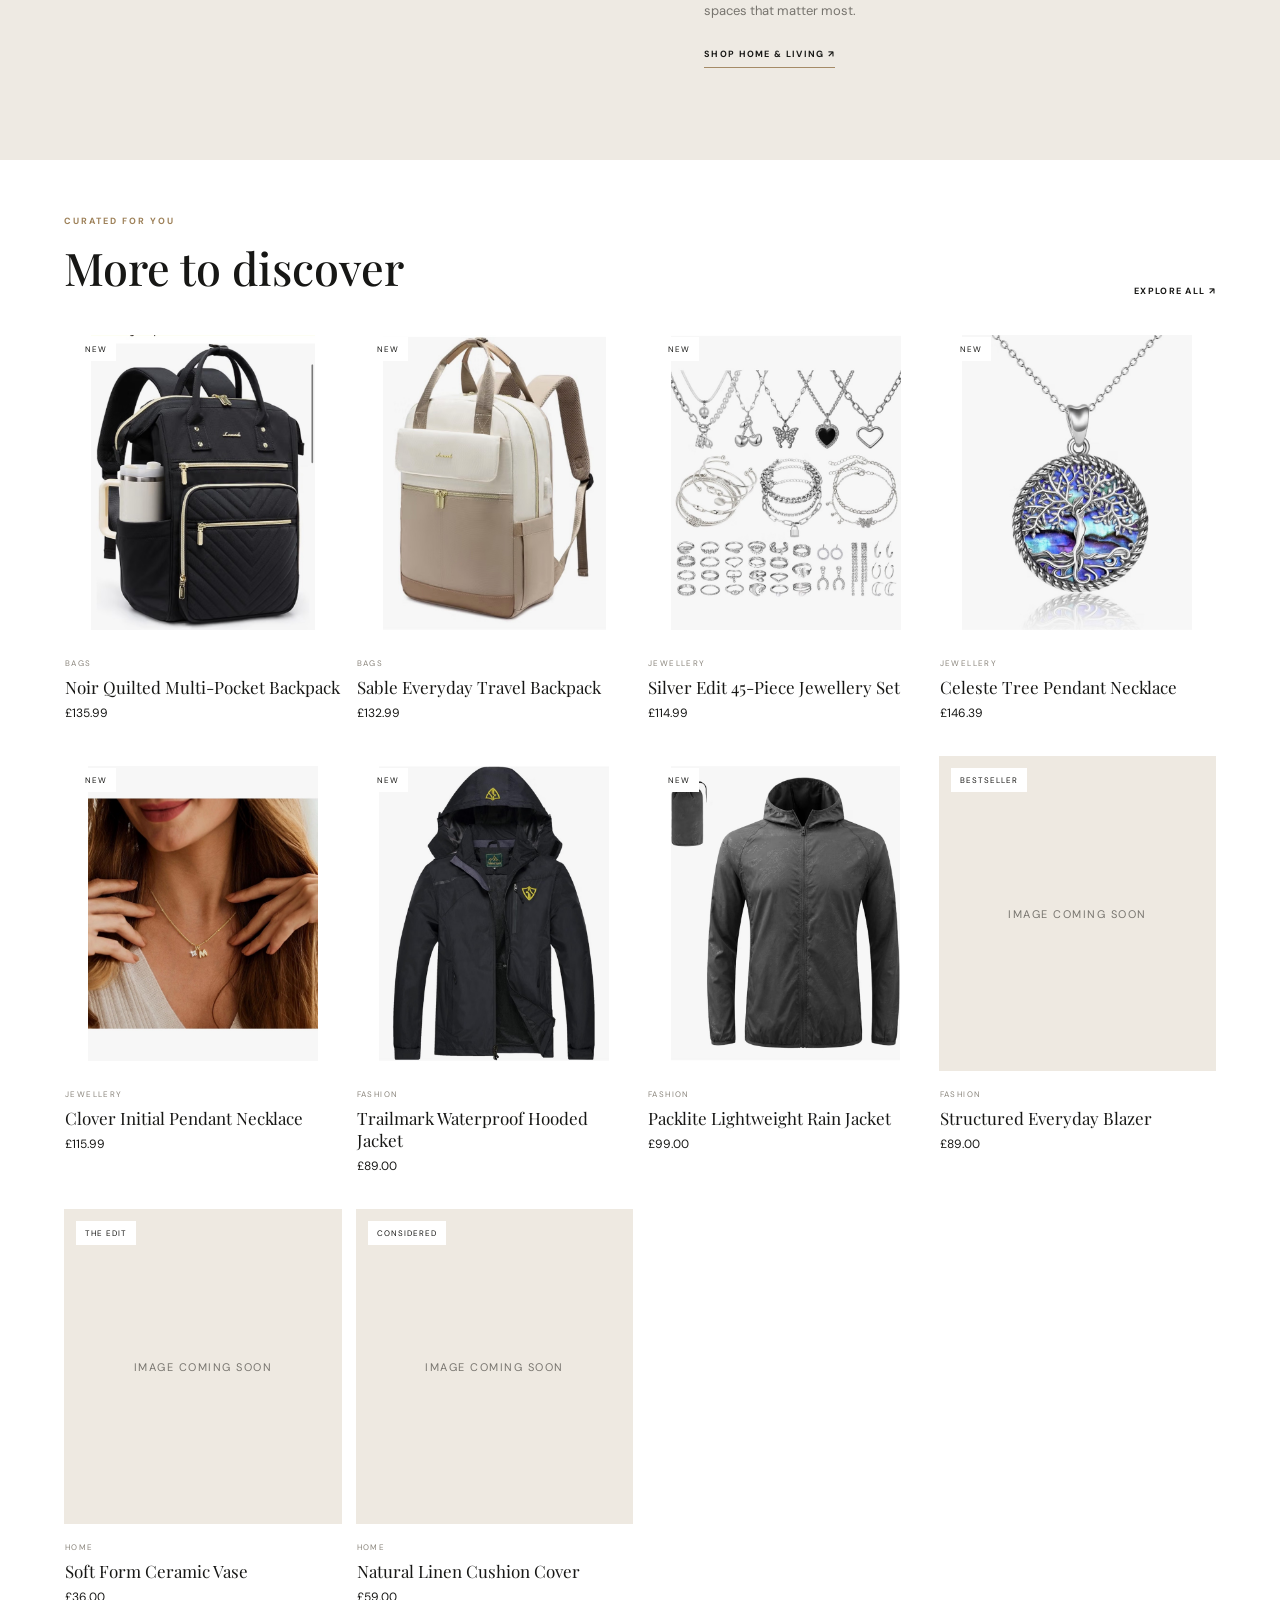
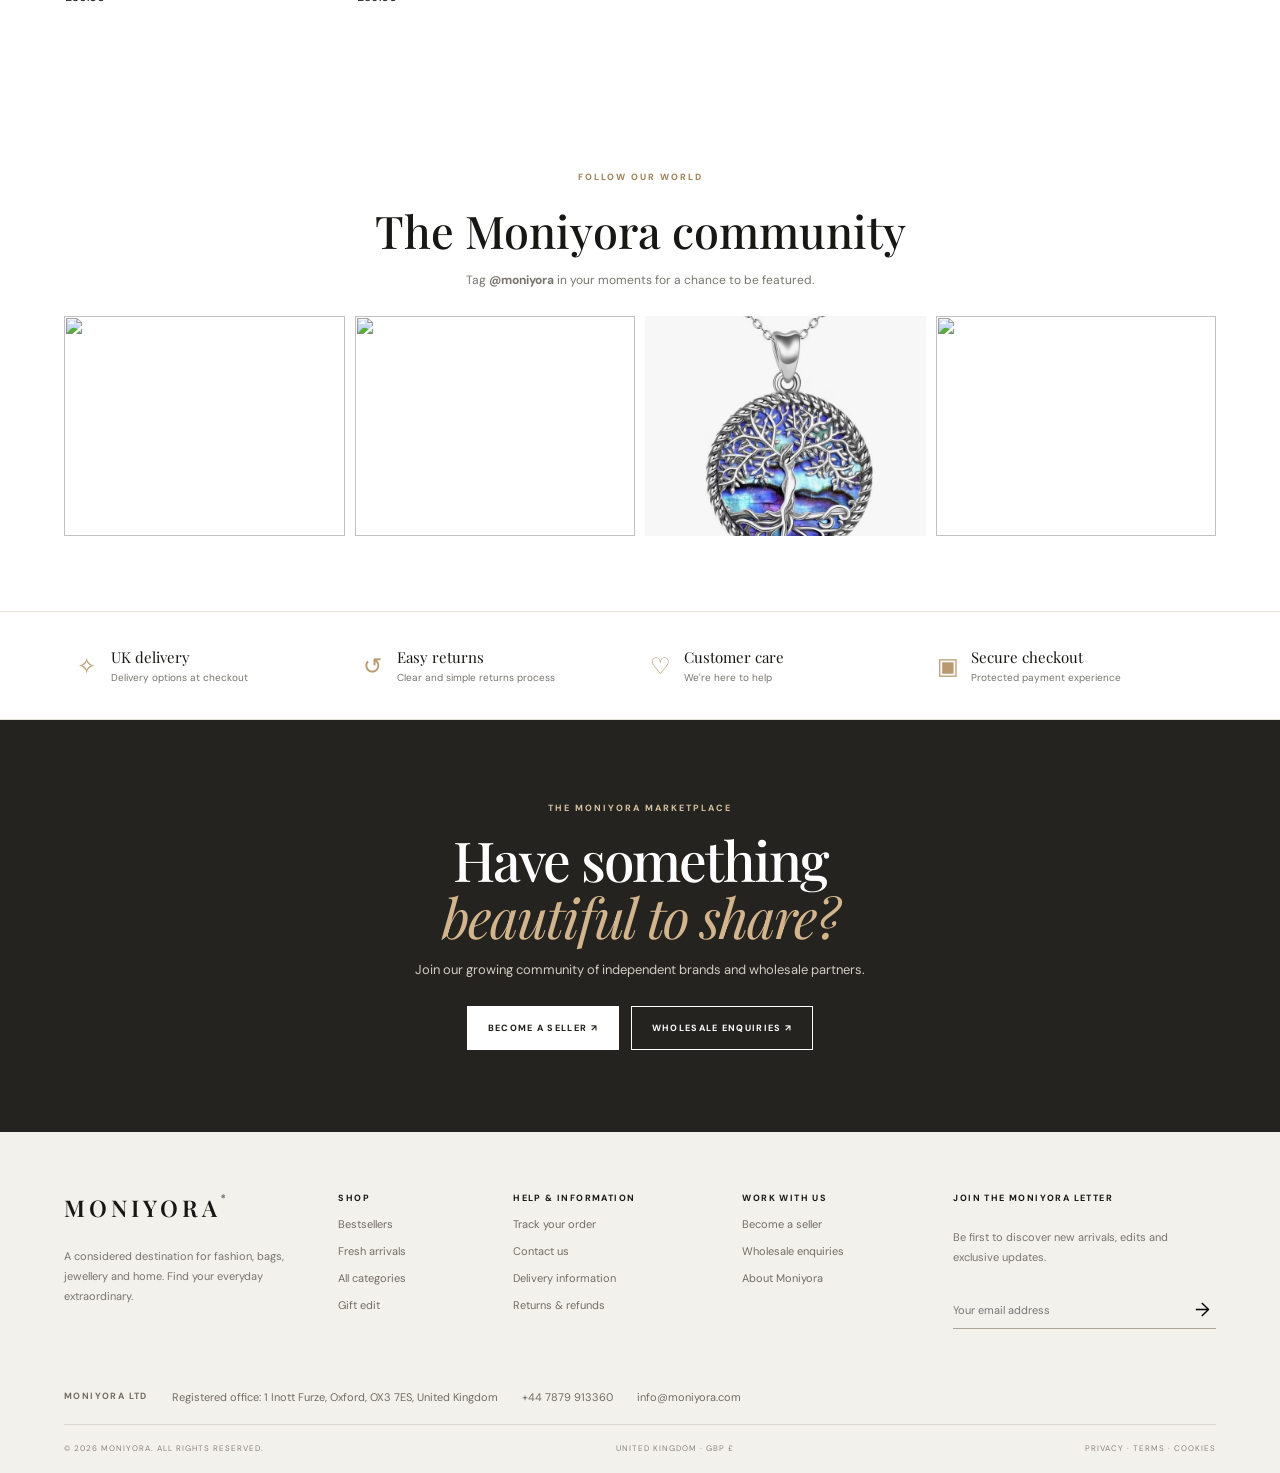
==== commit c637b676: "Add Vercel checkout function, About Us page and contact details Co-Authored-By: Claude Opus 5.5 <nor" ====
--- a/index.html
+++ b/index.html
@@ -2,8 +2,8 @@
 <html lang="en"><head><meta charset="UTF-8"><meta name="viewport" content="width=device-width,initial-scale=1"><meta name="description" content="Moniyora — a curated destination for fashion, bags, jewellery and home."><title>MONIYORA | The Art of Everyday Luxury</title><link rel="preconnect" href="https://fonts.googleapis.com"><link href="https://fonts.googleapis.com/css2?family=DM+Sans:wght@400;500;600;700&family=Playfair+Display:wght@400;500;600&display=swap" rel="stylesheet"><link rel="stylesheet" href="styles.css"></head>
 <body>
 <div class="topline">WELCOME TO MONIYORA <span>✦</span> FREE UK DELIVERY ON SELECTED ORDERS <span>✦</span> DISCOVER THE NEW SEASON</div>
-<header class="header"><button class="icon-btn mobile-menu-btn" id="menuToggle">☰</button><a class="logo" href="#">MONIYORA<span>®</span></a><nav class="main-nav"><a href="#bestsellers">BESTSELLERS</a><div class="nav-dropdown"><a href="#collections">SHOP ALL⌄</a><div class="mega"><div><b>FASHION</b><a href="#products">Women</a><a href="#products">Men</a><a href="#products">Jackets</a></div><div><b>BAGS & JEWELLERY</b><a href="#products">Bags & backpacks</a><a href="#products">Necklaces</a><a href="#products">Earrings & sets</a></div><div><b>HOME & LIVING</b><a href="#products">Home décor</a><a href="#products">Kitchen & dining</a><a href="#products">Soft furnishings</a></div><div><b>MORE TO EXPLORE</b><a href="#products">Accessories</a><a href="#products">Gifts</a><a href="#partners">Seller brands</a></div></div></div><a href="#fresh">FRESH ARRIVALS</a><a href="#collections">COLLECTIONS</a><a href="#about">OUR STORY</a><a href="#contact">CONTACT</a></nav><div class="head-tools"><button id="searchToggle" aria-label="Search">⌕</button><button id="accountOpen" aria-label="Account">♙</button><button id="cartOpen" aria-label="Shopping bag">♧ <small id="cartCount">0</small></button></div></header>
-<div class="mobile-nav" id="mobileNav"><a href="#bestsellers">Bestsellers</a><a href="#collections">Shop all</a><a href="#fresh">Fresh arrivals</a><a href="#products">Fashion</a><a href="#products">Bags & jewellery</a><a href="#products">Home & living</a><a href="#partners">Sell with us</a><a href="#contact">Contact</a></div>
+<header class="header"><button class="icon-btn mobile-menu-btn" id="menuToggle">☰</button><a class="logo" href="#">MONIYORA<span>®</span></a><nav class="main-nav"><a href="#bestsellers">BESTSELLERS</a><div class="nav-dropdown"><a href="#collections">SHOP ALL⌄</a><div class="mega"><div><b>FASHION</b><a href="#products">Women</a><a href="#products">Men</a><a href="#products">Jackets</a></div><div><b>BAGS & JEWELLERY</b><a href="#products">Bags & backpacks</a><a href="#products">Necklaces</a><a href="#products">Earrings & sets</a></div><div><b>HOME & LIVING</b><a href="#products">Home décor</a><a href="#products">Kitchen & dining</a><a href="#products">Soft furnishings</a></div><div><b>MORE TO EXPLORE</b><a href="#products">Accessories</a><a href="#products">Gifts</a><a href="#partners">Seller brands</a></div></div></div><a href="#fresh">FRESH ARRIVALS</a><a href="#collections">COLLECTIONS</a><a href="about.html">OUR STORY</a><a href="#contact">CONTACT</a></nav><div class="head-tools"><button id="searchToggle" aria-label="Search">⌕</button><button id="accountOpen" aria-label="Account">♙</button><button id="cartOpen" aria-label="Shopping bag">♧ <small id="cartCount">0</small></button></div></header>
+<div class="mobile-nav" id="mobileNav"><a href="#bestsellers">Bestsellers</a><a href="#collections">Shop all</a><a href="#fresh">Fresh arrivals</a><a href="#products">Fashion</a><a href="#products">Bags & jewellery</a><a href="#products">Home & living</a><a href="#partners">Sell with us</a><a href="about.html">About us</a><a href="#contact">Contact</a></div>
 <section class="hero-slider"><div class="slide active"><img src="https://images.unsplash.com/photo-1483985988355-763728e1935b?auto=format&fit=crop&w=2000&q=90" alt="Contemporary fashion collection"><div class="slide-overlay"></div><div class="slide-content"><p class="overline">THE MONIYORA COLLECTION · 01</p><h1>Everyday style.<br><i>Elevated.</i></h1><p>Discover considered pieces for the way you live, dress and express yourself.</p><a href="#collections" class="cta">SHOP THE COLLECTION <b>→</b></a></div></div><div class="slide"><img src="https://images.unsplash.com/photo-1584917865442-de89df76afd3?auto=format&fit=crop&w=2000&q=90" alt="Bags and accessories collection"><div class="slide-overlay"></div><div class="slide-content"><p class="overline">CARRY IT WELL · 02</p><h1>The details<br><i>that finish it.</i></h1><p>Work totes, everyday backpacks and jewellery to wear on repeat.</p><a href="#fresh" class="cta">SHOP BAGS & JEWELLERY <b>→</b></a></div></div><div class="slider-controls"><button id="prevSlide">‹</button><span id="slideNumber">01 / 02</span><button id="nextSlide">›</button></div></section>
 <div class="ticker"><div>CONSIDERED FINDS ✦ EVERYDAY LUXURY ✦ FRESH ARRIVALS ✦ UK DELIVERY ✦ THOUGHTFUL DESIGN ✦ DISCOVER MONIYORA ✦ CONSIDERED FINDS ✦ EVERYDAY LUXURY ✦ FRESH ARRIVALS ✦</div></div>
 <section class="category-wrap" id="collections"><div class="section-title"><div><p class="overline dark">EXPLORE THE WORLD OF MONIYORA</p><h2>Shop by category</h2></div><a href="#products" class="view-all">VIEW ALL CATEGORIES ↗</a></div><div class="category-row"><a class="category-tile" href="#products" data-filter="Fashion"><img src="https://images.unsplash.com/photo-1483985988355-763728e1935b?auto=format&fit=crop&w=800&q=85"><span>01</span><b>Fashion</b><small>DISCOVER MORE ↗</small></a><a class="category-tile" href="#products" data-filter="Bags"><img src="https://images.unsplash.com/photo-1548036328-c9fa89d128fa?auto=format&fit=crop&w=800&q=85"><span>02</span><b>Bags</b><small>DISCOVER MORE ↗</small></a><a class="category-tile" href="#products" data-filter="Jewellery"><img src="product_images/MON-008.jpg"><span>03</span><b>Jewellery</b><small>DISCOVER MORE ↗</small></a><a class="category-tile" href="#products" data-filter="Home"><img src="https://images.unsplash.com/photo-1616486338812-3dadae4b4ace?auto=format&fit=crop&w=800&q=85"><span>04</span><b>Home & living</b><small>DISCOVER MORE ↗</small></a></div></section>
@@ -15,7 +15,7 @@
 <section class="social-section"><p class="overline dark">FOLLOW OUR WORLD</p><h2>The Moniyora community</h2><p>Tag <b>@moniyora</b> in your moments for a chance to be featured.</p><div class="social-grid"><img src="https://images.unsplash.com/photo-1529139574466-a303027c1d8b?auto=format&fit=crop&w=500&q=85"><img src="https://images.unsplash.com/photo-1523275335684-37898b6baf30?auto=format&fit=crop&w=500&q=85"><img src="product_images/MON-007.jpg"><img src="https://images.unsplash.com/photo-1616486338812-3dadae4b4ace?auto=format&fit=crop&w=500&q=85"></div></section>
 <section class="benefits"><div><span>✧</span><b>UK delivery</b><small>Delivery options at checkout</small></div><div><span>↺</span><b>Easy returns</b><small>Clear and simple returns process</small></div><div><span>♡</span><b>Customer care</b><small>We're here to help</small></div><div><span>▣</span><b>Secure checkout</b><small>Protected payment experience</small></div></section>
 <section class="partner-banner" id="partners"><p class="overline">THE MONIYORA MARKETPLACE</p><h2>Have something<br><i>beautiful to share?</i></h2><p>Join our growing community of independent brands and wholesale partners.</p><div><button class="cta" id="sellerOpen">BECOME A SELLER ↗</button><button class="cta outline" id="wholesaleOpen">WHOLESALE ENQUIRIES ↗</button></div></section>
-<footer id="contact"><div class="footer-columns"><div><a class="logo footer-logo" href="#">MONIYORA<span>®</span></a><p>A considered destination for fashion, bags, jewellery and home. Find your everyday extraordinary.</p></div><div><b>SHOP</b><a href="#bestsellers">Bestsellers</a><a href="#fresh">Fresh arrivals</a><a href="#collections">All categories</a><a href="#products">Gift edit</a></div><div><b>HELP & INFORMATION</b><a href="#tracking" id="trackingOpen">Track your order</a><a href="mailto:hello@moniyora.co.uk">Contact us</a><a href="#policies">Delivery information</a><a href="#policies">Returns & refunds</a></div><div><b>WORK WITH US</b><a href="#partners" id="footerSeller">Become a seller</a><a href="#partners" id="footerWholesale">Wholesale enquiries</a><a href="#about">About Moniyora</a></div><div class="newsletter"><b>JOIN THE MONIYORA LETTER</b><p>Be first to discover new arrivals, edits and exclusive updates.</p><form id="newsletterForm"><input type="email" placeholder="Your email address" required><button>→</button></form><small id="newsletterMsg"></small></div></div><div class="footer-bottom"><span>© 2026 MONIYORA. ALL RIGHTS RESERVED.</span><span>UNITED KINGDOM · GBP £</span><span>PRIVACY · TERMS · COOKIES</span></div></footer>
+<footer id="contact"><div class="footer-columns"><div><a class="logo footer-logo" href="#">MONIYORA<span>®</span></a><p>A considered destination for fashion, bags, jewellery and home. Find your everyday extraordinary.</p></div><div><b>SHOP</b><a href="#bestsellers">Bestsellers</a><a href="#fresh">Fresh arrivals</a><a href="#collections">All categories</a><a href="#products">Gift edit</a></div><div><b>HELP & INFORMATION</b><a href="#tracking" id="trackingOpen">Track your order</a><a href="mailto:info@moniyora.com">Contact us</a><a href="#policies">Delivery information</a><a href="#policies">Returns & refunds</a></div><div><b>WORK WITH US</b><a href="#partners" id="footerSeller">Become a seller</a><a href="#partners" id="footerWholesale">Wholesale enquiries</a><a href="about.html">About Moniyora</a></div><div class="newsletter"><b>JOIN THE MONIYORA LETTER</b><p>Be first to discover new arrivals, edits and exclusive updates.</p><form id="newsletterForm"><input type="email" placeholder="Your email address" required><button>→</button></form><small id="newsletterMsg"></small></div></div><div class="footer-contact"><b>MONIYORA LTD</b><span>Registered office: 1 Inott Furze, Oxford, OX3 7ES, United Kingdom</span><a href="tel:+447879913360">+44 7879 913360</a><a href="mailto:info@moniyora.com">info@moniyora.com</a></div><div class="footer-bottom"><span>© 2026 MONIYORA. ALL RIGHTS RESERVED.</span><span>UNITED KINGDOM · GBP £</span><span>PRIVACY · TERMS · COOKIES</span></div></footer>
 <div class="overlay" id="overlay"></div><aside class="drawer" id="cartDrawer"><div class="drawer-head"><h3>Your shopping bag <small id="drawerCount">0</small></h3><button class="close" data-close>×</button></div><div id="cartItems" class="cart-items"><p>Your bag is empty.</p></div><div class="cart-bottom"><div class="subtotal"><span>Subtotal</span><b id="subtotal">£0.00</b></div><small>Delivery calculated at checkout.</small><button class="cta dark-cta full" id="checkoutButton">PROCEED TO CHECKOUT →</button><small class="notice">Secure payment powered by Stripe.</small></div></aside>
 <div class="modal" id="accountModal"><button class="close modal-close" data-close>×</button><p class="overline dark">WELCOME BACK</p><h2>Your Moniyora account</h2><form class="form" id="accountForm"><label>Email address<input type="email" required></label><label>Password<input type="password" minlength="8" required></label><button class="cta dark-cta full">SIGN IN / CONTINUE</button></form><p id="accountMsg" class="message"></p><small class="notice">Customer account service must be connected for live sign-in.</small></div>
 <div class="modal wide" id="sellerModal"><button class="close modal-close" data-close>×</button><p class="overline dark">PARTNER WITH MONIYORA</p><h2>Become a seller</h2><p>Introduce your brand and products to our marketplace.</p><form class="form two-col" id="sellerForm"><label>Business / brand name<input required></label><label>Contact name<input required></label><label>Business email<input type="email" required></label><label>Website / social link<input type="url"></label><label class="span-two">Product category<select required><option value="">Choose category</option><option>Fashion</option><option>Bags</option><option>Jewellery</option><option>Home & living</option><option>Accessories & gifts</option><option>Other</option></select></label><label class="span-two">Tell us about your brand<textarea required rows="3"></textarea></label><button class="cta dark-cta span-two">SUBMIT SELLER APPLICATION →</button></form><p id="sellerMsg" class="message"></p></div>
@@ -24,6 +24,6 @@
 <div class="search-panel" id="searchPanel"><input id="searchInput" placeholder="Search products and categories…"><button id="searchClose">×</button></div><div class="toast" id="toast"></div>
 <div class="floating-actions" id="floatingActions" aria-hidden="true">
   <button class="fab fab-ghost" id="backToTop" aria-label="Back to top">↑</button>
-  <a class="fab fab-primary" href="mailto:hello@moniyora.co.uk" aria-label="Contact">✉</a>
+  <a class="fab fab-primary" href="mailto:info@moniyora.com" aria-label="Contact">✉</a>
 </div>
 <script src="script.js"></script></body></html>
--- a/styles.css
+++ b/styles.css
@@ -47,3 +47,12 @@
 
 .product-image.photo{background:#fff}.product-image.photo img{object-fit:contain;padding:10px;box-sizing:border-box}
 .product-image.no-image::after{content:"Image coming soon";position:absolute;inset:0;display:flex;align-items:center;justify-content:center;font-size:11px;letter-spacing:1.5px;text-transform:uppercase;color:var(--muted)}
+
+/* === About page + footer contact === */
+.footer-contact{display:flex;flex-wrap:wrap;gap:8px 24px;padding-bottom:20px;font-size:11px;color:#716c64}.footer-contact a:hover{color:var(--gold)}
+.footer-columns.four{grid-template-columns:1.35fr .8fr 1.1fr 1fr}
+.about-shop{font-size:9px;font-weight:700;letter-spacing:1.3px;white-space:nowrap}
+.about-hero{background:#f5f3ef;text-align:center;padding:88px 7% 80px}.about-hero h1{font:500 clamp(42px,6vw,72px)/1.05 "Playfair Display",serif;letter-spacing:-1.2px;margin:0 0 18px}.about-hero h1 i{color:#9d8058;font-weight:400}.about-hero>p:not(.overline){max-width:480px;margin:0 auto;font-size:15px;line-height:1.8;color:#5f5b54}
+.about-body{max-width:760px;margin:0 auto;padding:68px 7% 76px;font-size:15px;line-height:1.85;color:#45423d}.about-body h2{font:500 30px "Playfair Display",serif;color:var(--ink);margin:44px 0 12px}.about-body ul{list-style:none;padding:0;margin:0}.about-body li{padding:12px 0;border-bottom:1px solid var(--line)}.about-body li:before{content:"\2726";color:var(--gold);margin-right:14px}
+.about-contact{background:#24231f;color:#fff;text-align:center;padding:68px 7%;scroll-margin-top:78px}.about-contact h2{font:500 40px "Playfair Display",serif;margin:0 0 34px}.about-contact dl{display:grid;grid-template-columns:repeat(4,1fr);gap:26px;max-width:1000px;margin:0 auto}.about-contact dt{font-size:9px;letter-spacing:1.4px;text-transform:uppercase;color:#d7c2a5;margin-bottom:9px}.about-contact dd{margin:0;font-size:14px;line-height:1.6}.about-contact a:hover{color:#d7c2a5}
+@media(max-width:720px){.about-hero{padding:60px 7%}.about-body{padding:48px 7% 56px}.about-contact dl{grid-template-columns:1fr}.footer-columns.four{grid-template-columns:1fr 1fr}.footer-contact{flex-direction:column}}
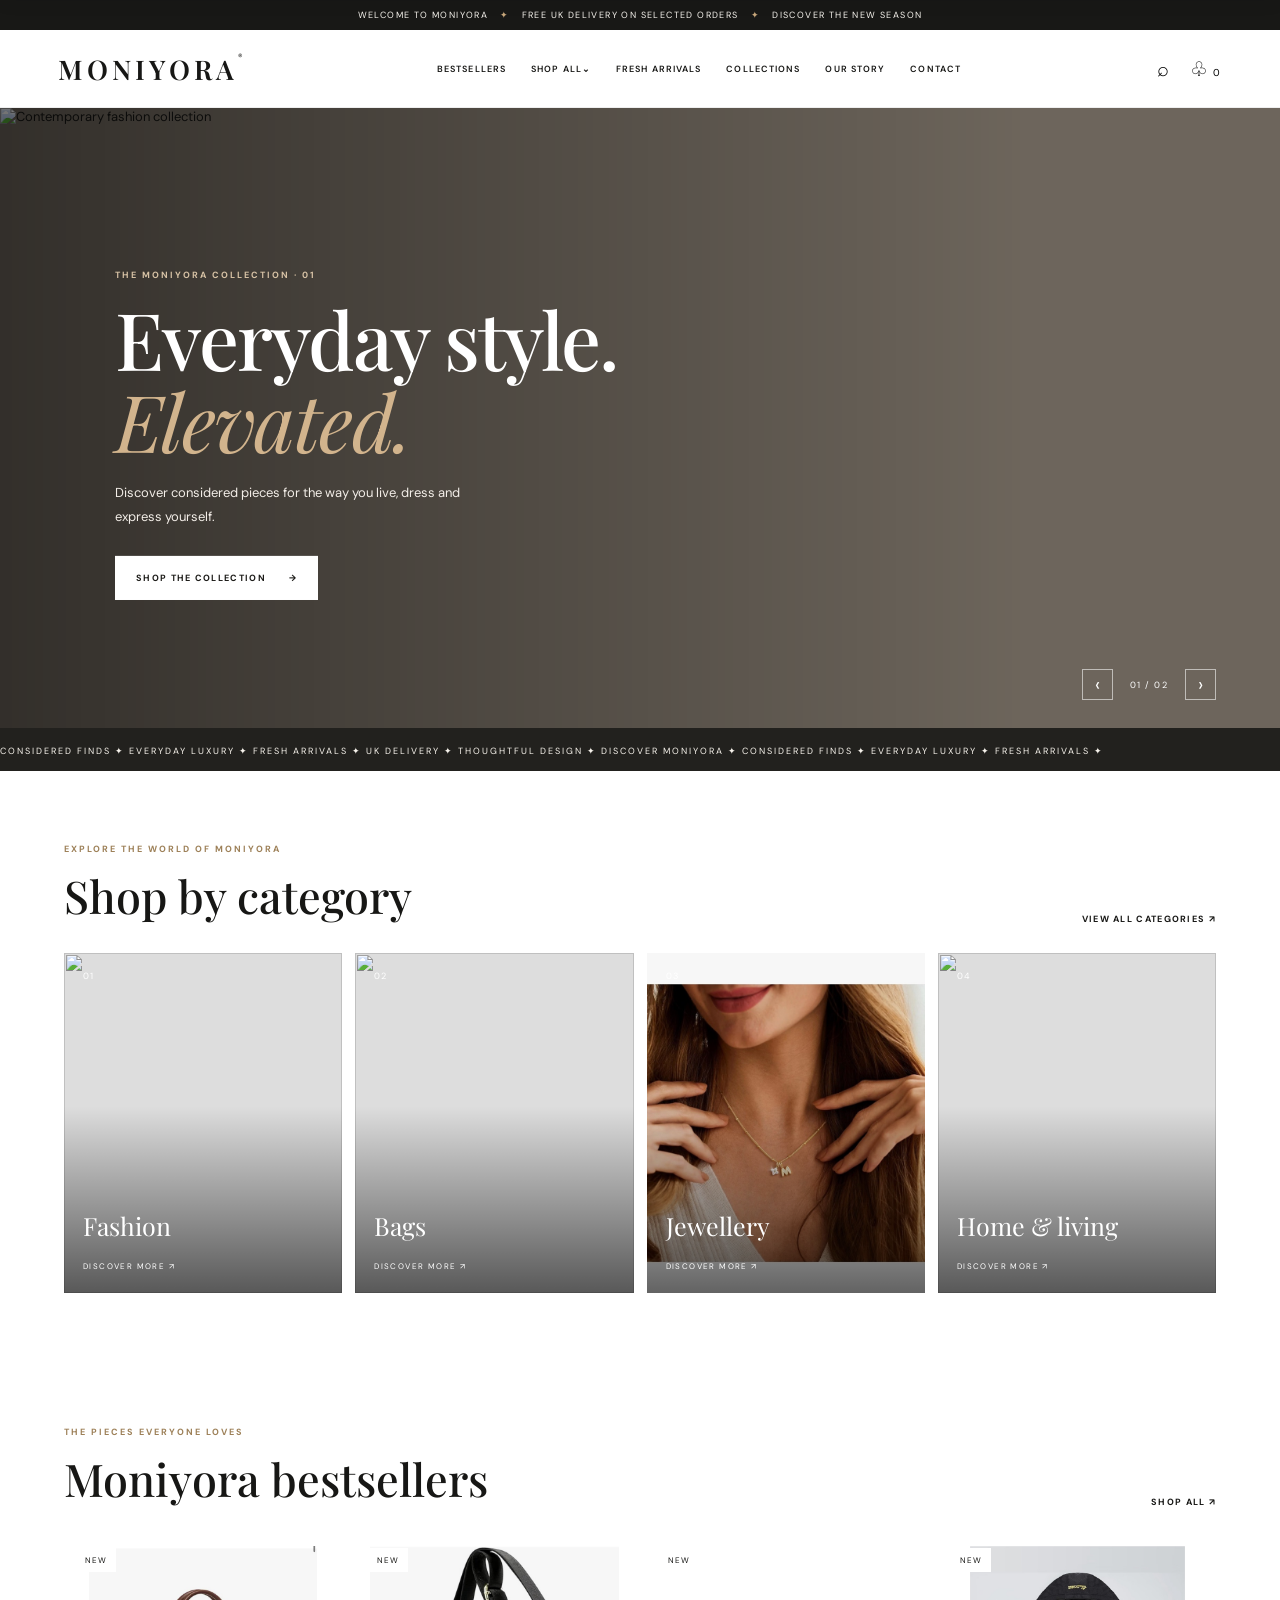
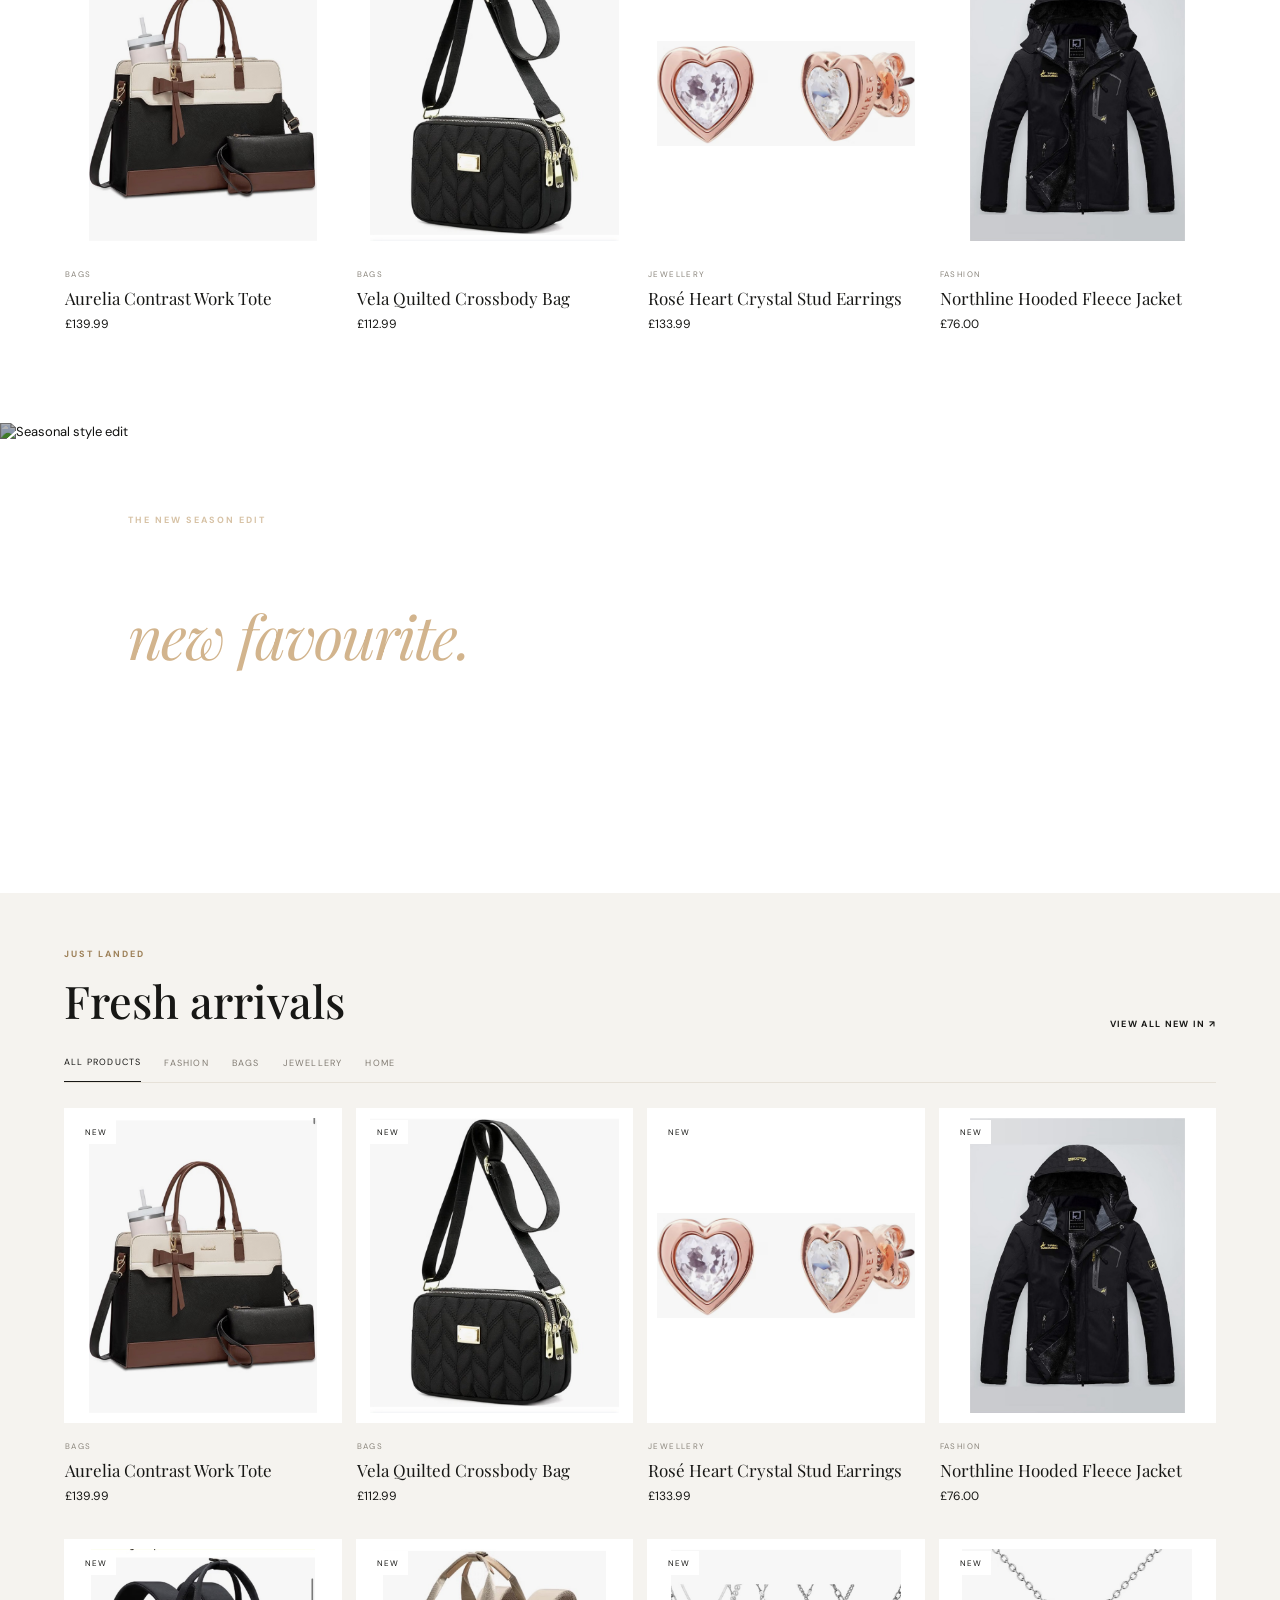
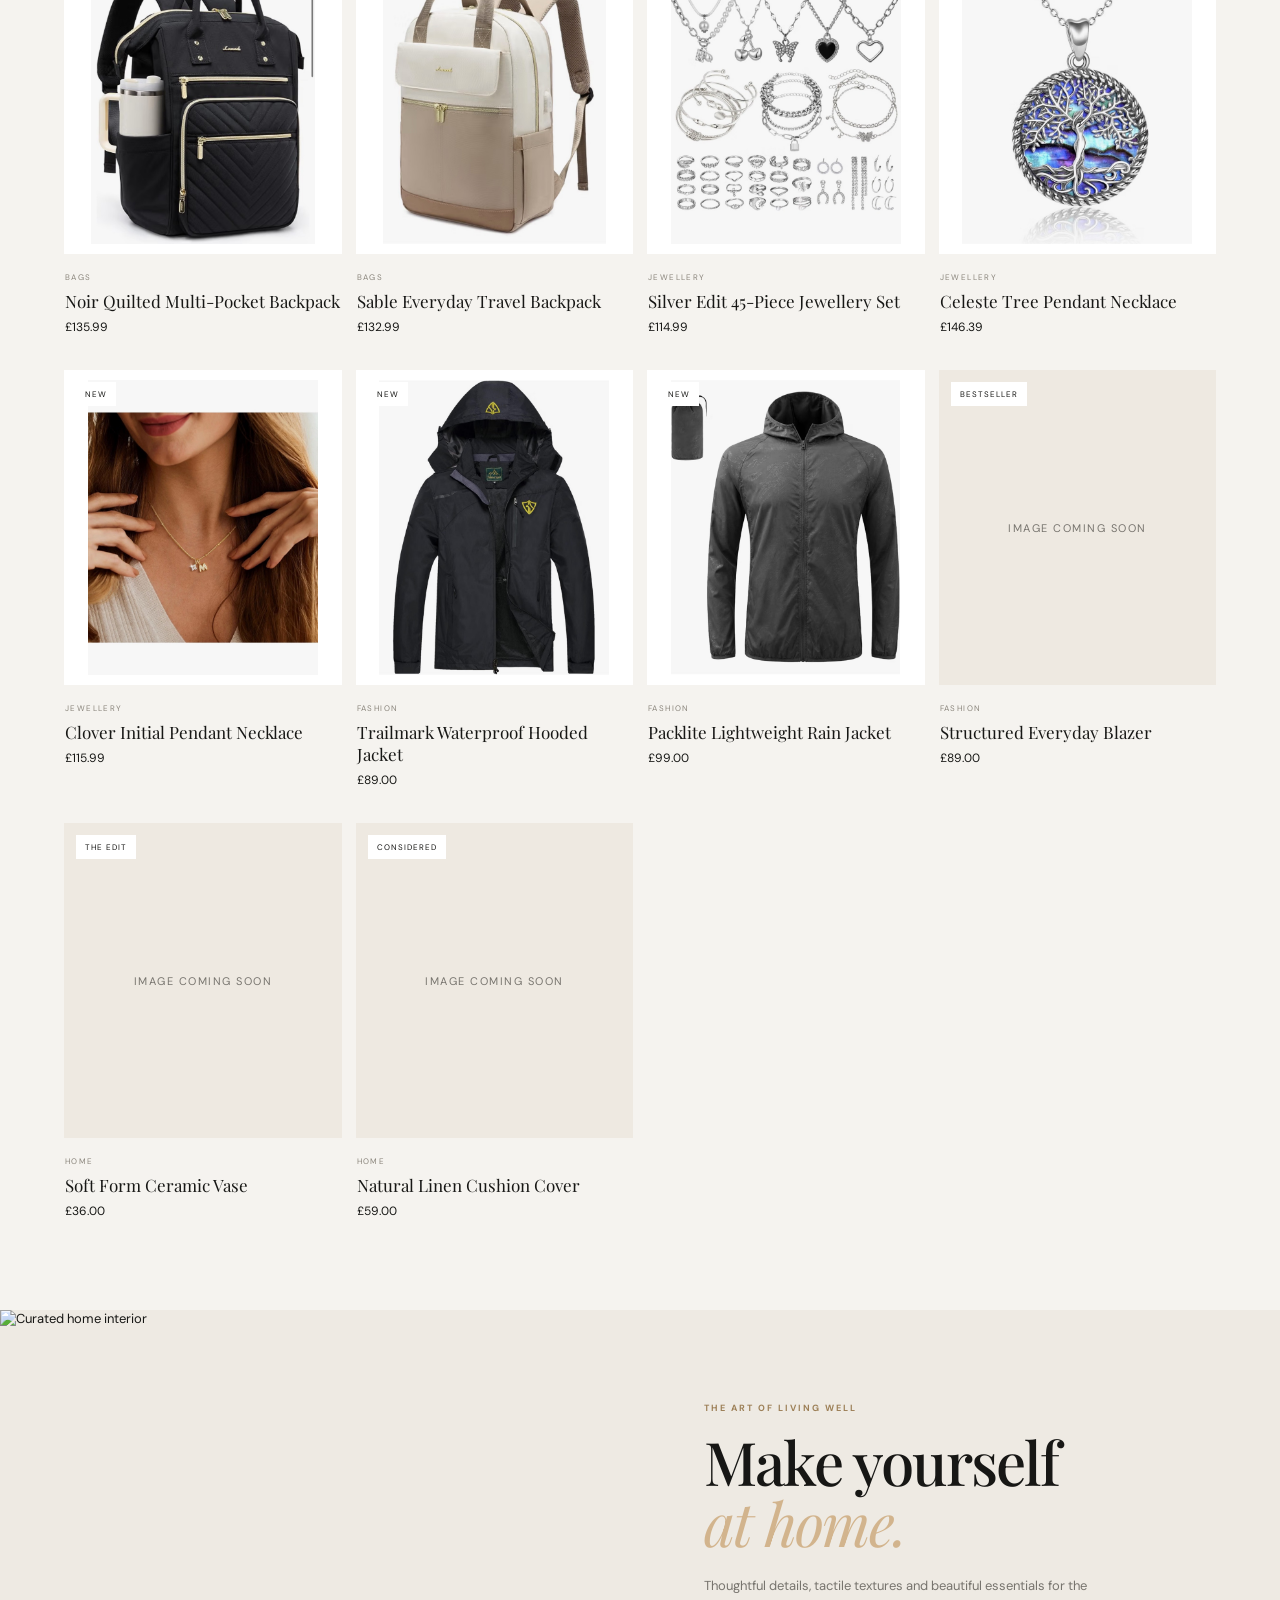
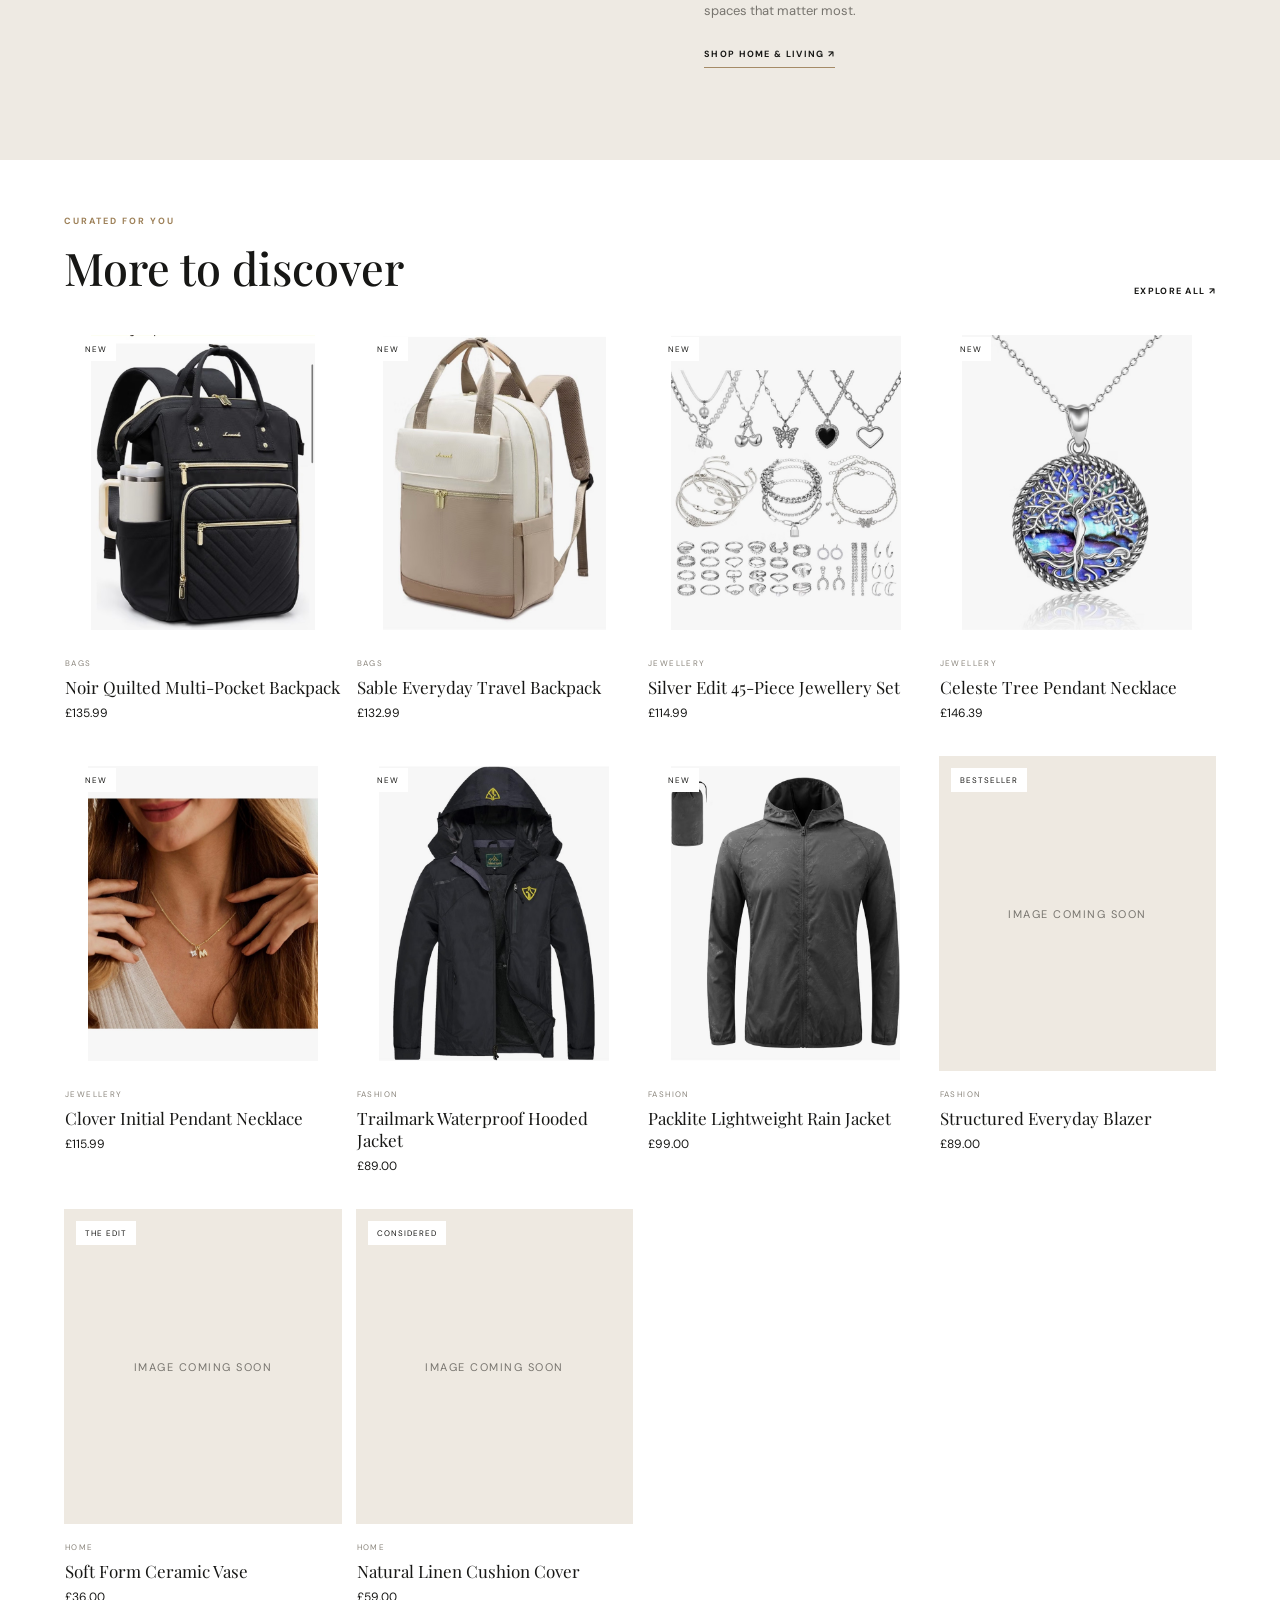
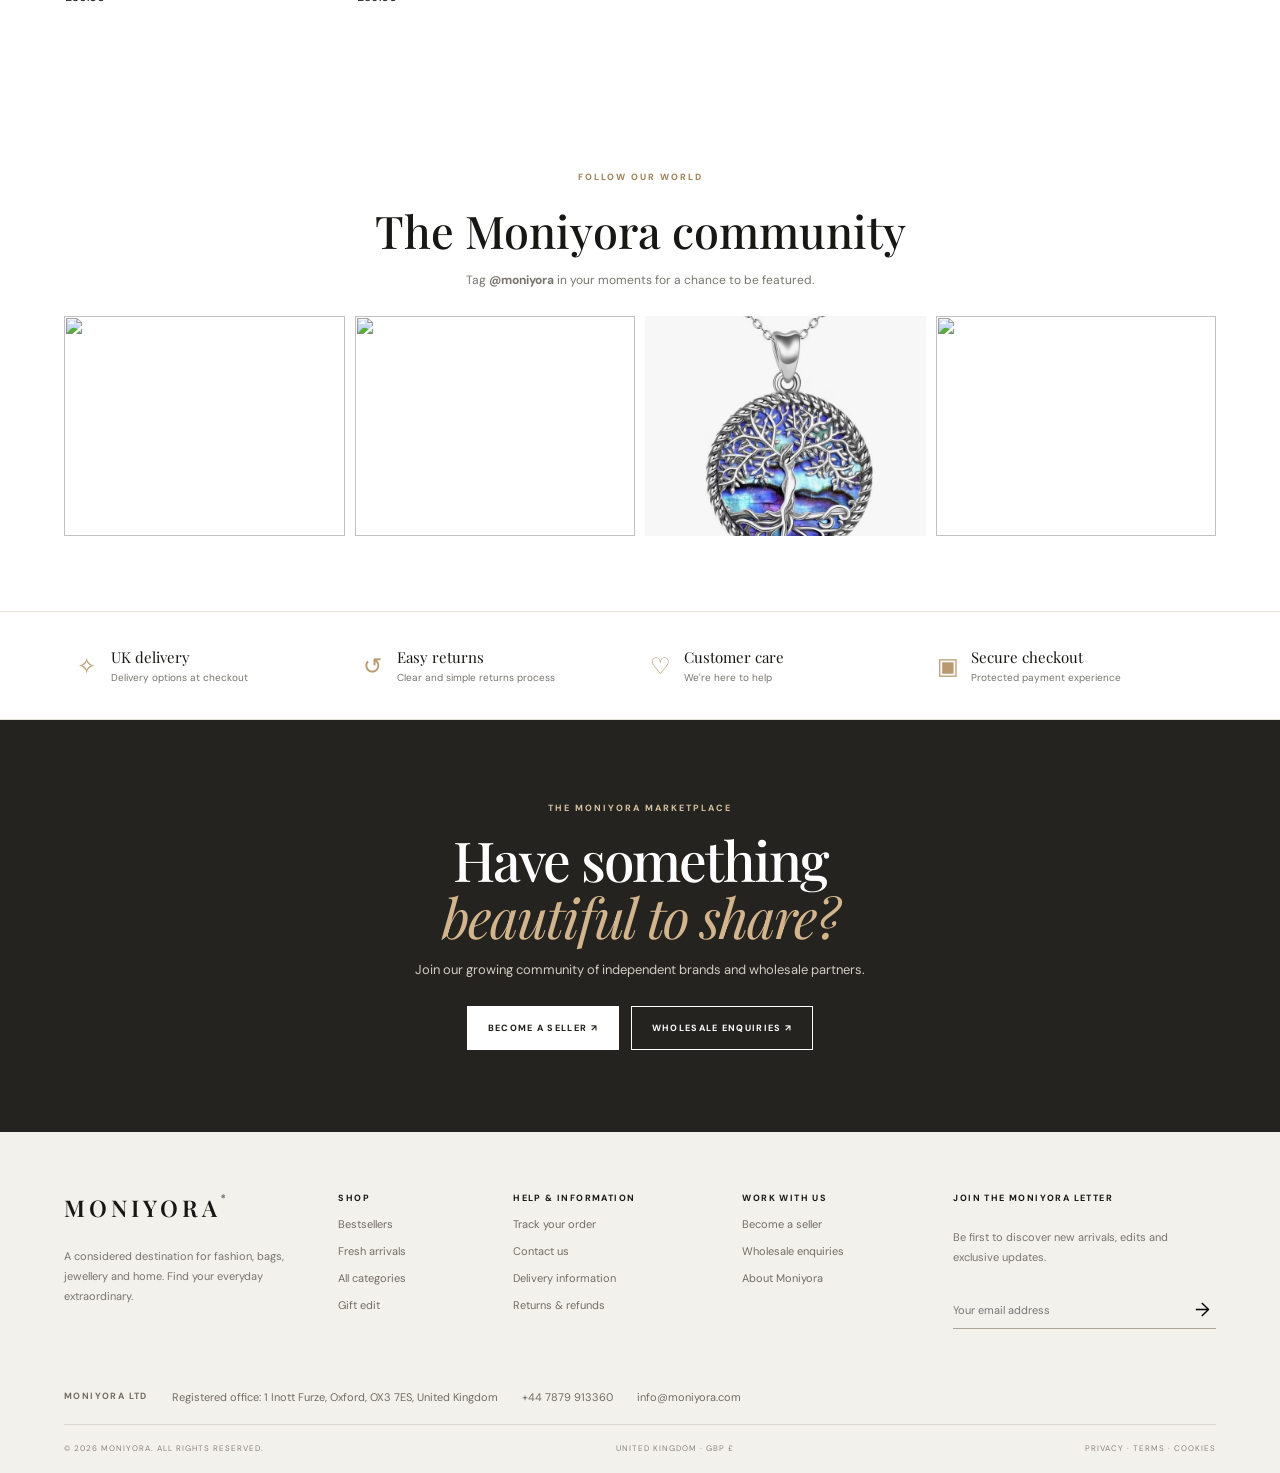
==== commit 7d065c97: "Remove customer account option Co-Authored-By: Claude Opus 5.5 <noreply@anthropic.com>" ====
--- a/index.html
+++ b/index.html
@@ -2,7 +2,7 @@
 <html lang="en"><head><meta charset="UTF-8"><meta name="viewport" content="width=device-width,initial-scale=1"><meta name="description" content="Moniyora — a curated destination for fashion, bags, jewellery and home."><title>MONIYORA | The Art of Everyday Luxury</title><link rel="preconnect" href="https://fonts.googleapis.com"><link href="https://fonts.googleapis.com/css2?family=DM+Sans:wght@400;500;600;700&family=Playfair+Display:wght@400;500;600&display=swap" rel="stylesheet"><link rel="stylesheet" href="styles.css"></head>
 <body>
 <div class="topline">WELCOME TO MONIYORA <span>✦</span> FREE UK DELIVERY ON SELECTED ORDERS <span>✦</span> DISCOVER THE NEW SEASON</div>
-<header class="header"><button class="icon-btn mobile-menu-btn" id="menuToggle">☰</button><a class="logo" href="#">MONIYORA<span>®</span></a><nav class="main-nav"><a href="#bestsellers">BESTSELLERS</a><div class="nav-dropdown"><a href="#collections">SHOP ALL⌄</a><div class="mega"><div><b>FASHION</b><a href="#products">Women</a><a href="#products">Men</a><a href="#products">Jackets</a></div><div><b>BAGS & JEWELLERY</b><a href="#products">Bags & backpacks</a><a href="#products">Necklaces</a><a href="#products">Earrings & sets</a></div><div><b>HOME & LIVING</b><a href="#products">Home décor</a><a href="#products">Kitchen & dining</a><a href="#products">Soft furnishings</a></div><div><b>MORE TO EXPLORE</b><a href="#products">Accessories</a><a href="#products">Gifts</a><a href="#partners">Seller brands</a></div></div></div><a href="#fresh">FRESH ARRIVALS</a><a href="#collections">COLLECTIONS</a><a href="about.html">OUR STORY</a><a href="#contact">CONTACT</a></nav><div class="head-tools"><button id="searchToggle" aria-label="Search">⌕</button><button id="accountOpen" aria-label="Account">♙</button><button id="cartOpen" aria-label="Shopping bag">♧ <small id="cartCount">0</small></button></div></header>
+<header class="header"><button class="icon-btn mobile-menu-btn" id="menuToggle">☰</button><a class="logo" href="#">MONIYORA<span>®</span></a><nav class="main-nav"><a href="#bestsellers">BESTSELLERS</a><div class="nav-dropdown"><a href="#collections">SHOP ALL⌄</a><div class="mega"><div><b>FASHION</b><a href="#products">Women</a><a href="#products">Men</a><a href="#products">Jackets</a></div><div><b>BAGS & JEWELLERY</b><a href="#products">Bags & backpacks</a><a href="#products">Necklaces</a><a href="#products">Earrings & sets</a></div><div><b>HOME & LIVING</b><a href="#products">Home décor</a><a href="#products">Kitchen & dining</a><a href="#products">Soft furnishings</a></div><div><b>MORE TO EXPLORE</b><a href="#products">Accessories</a><a href="#products">Gifts</a><a href="#partners">Seller brands</a></div></div></div><a href="#fresh">FRESH ARRIVALS</a><a href="#collections">COLLECTIONS</a><a href="about.html">OUR STORY</a><a href="#contact">CONTACT</a></nav><div class="head-tools"><button id="searchToggle" aria-label="Search">⌕</button><button id="cartOpen" aria-label="Shopping bag">♧ <small id="cartCount">0</small></button></div></header>
 <div class="mobile-nav" id="mobileNav"><a href="#bestsellers">Bestsellers</a><a href="#collections">Shop all</a><a href="#fresh">Fresh arrivals</a><a href="#products">Fashion</a><a href="#products">Bags & jewellery</a><a href="#products">Home & living</a><a href="#partners">Sell with us</a><a href="about.html">About us</a><a href="#contact">Contact</a></div>
 <section class="hero-slider"><div class="slide active"><img src="https://images.unsplash.com/photo-1483985988355-763728e1935b?auto=format&fit=crop&w=2000&q=90" alt="Contemporary fashion collection"><div class="slide-overlay"></div><div class="slide-content"><p class="overline">THE MONIYORA COLLECTION · 01</p><h1>Everyday style.<br><i>Elevated.</i></h1><p>Discover considered pieces for the way you live, dress and express yourself.</p><a href="#collections" class="cta">SHOP THE COLLECTION <b>→</b></a></div></div><div class="slide"><img src="https://images.unsplash.com/photo-1584917865442-de89df76afd3?auto=format&fit=crop&w=2000&q=90" alt="Bags and accessories collection"><div class="slide-overlay"></div><div class="slide-content"><p class="overline">CARRY IT WELL · 02</p><h1>The details<br><i>that finish it.</i></h1><p>Work totes, everyday backpacks and jewellery to wear on repeat.</p><a href="#fresh" class="cta">SHOP BAGS & JEWELLERY <b>→</b></a></div></div><div class="slider-controls"><button id="prevSlide">‹</button><span id="slideNumber">01 / 02</span><button id="nextSlide">›</button></div></section>
 <div class="ticker"><div>CONSIDERED FINDS ✦ EVERYDAY LUXURY ✦ FRESH ARRIVALS ✦ UK DELIVERY ✦ THOUGHTFUL DESIGN ✦ DISCOVER MONIYORA ✦ CONSIDERED FINDS ✦ EVERYDAY LUXURY ✦ FRESH ARRIVALS ✦</div></div>
@@ -17,7 +17,6 @@
 <section class="partner-banner" id="partners"><p class="overline">THE MONIYORA MARKETPLACE</p><h2>Have something<br><i>beautiful to share?</i></h2><p>Join our growing community of independent brands and wholesale partners.</p><div><button class="cta" id="sellerOpen">BECOME A SELLER ↗</button><button class="cta outline" id="wholesaleOpen">WHOLESALE ENQUIRIES ↗</button></div></section>
 <footer id="contact"><div class="footer-columns"><div><a class="logo footer-logo" href="#">MONIYORA<span>®</span></a><p>A considered destination for fashion, bags, jewellery and home. Find your everyday extraordinary.</p></div><div><b>SHOP</b><a href="#bestsellers">Bestsellers</a><a href="#fresh">Fresh arrivals</a><a href="#collections">All categories</a><a href="#products">Gift edit</a></div><div><b>HELP & INFORMATION</b><a href="#tracking" id="trackingOpen">Track your order</a><a href="mailto:info@moniyora.com">Contact us</a><a href="#policies">Delivery information</a><a href="#policies">Returns & refunds</a></div><div><b>WORK WITH US</b><a href="#partners" id="footerSeller">Become a seller</a><a href="#partners" id="footerWholesale">Wholesale enquiries</a><a href="about.html">About Moniyora</a></div><div class="newsletter"><b>JOIN THE MONIYORA LETTER</b><p>Be first to discover new arrivals, edits and exclusive updates.</p><form id="newsletterForm"><input type="email" placeholder="Your email address" required><button>→</button></form><small id="newsletterMsg"></small></div></div><div class="footer-contact"><b>MONIYORA LTD</b><span>Registered office: 1 Inott Furze, Oxford, OX3 7ES, United Kingdom</span><a href="tel:+447879913360">+44 7879 913360</a><a href="mailto:info@moniyora.com">info@moniyora.com</a></div><div class="footer-bottom"><span>© 2026 MONIYORA. ALL RIGHTS RESERVED.</span><span>UNITED KINGDOM · GBP £</span><span>PRIVACY · TERMS · COOKIES</span></div></footer>
 <div class="overlay" id="overlay"></div><aside class="drawer" id="cartDrawer"><div class="drawer-head"><h3>Your shopping bag <small id="drawerCount">0</small></h3><button class="close" data-close>×</button></div><div id="cartItems" class="cart-items"><p>Your bag is empty.</p></div><div class="cart-bottom"><div class="subtotal"><span>Subtotal</span><b id="subtotal">£0.00</b></div><small>Delivery calculated at checkout.</small><button class="cta dark-cta full" id="checkoutButton">PROCEED TO CHECKOUT →</button><small class="notice">Secure payment powered by Stripe.</small></div></aside>
-<div class="modal" id="accountModal"><button class="close modal-close" data-close>×</button><p class="overline dark">WELCOME BACK</p><h2>Your Moniyora account</h2><form class="form" id="accountForm"><label>Email address<input type="email" required></label><label>Password<input type="password" minlength="8" required></label><button class="cta dark-cta full">SIGN IN / CONTINUE</button></form><p id="accountMsg" class="message"></p><small class="notice">Customer account service must be connected for live sign-in.</small></div>
 <div class="modal wide" id="sellerModal"><button class="close modal-close" data-close>×</button><p class="overline dark">PARTNER WITH MONIYORA</p><h2>Become a seller</h2><p>Introduce your brand and products to our marketplace.</p><form class="form two-col" id="sellerForm"><label>Business / brand name<input required></label><label>Contact name<input required></label><label>Business email<input type="email" required></label><label>Website / social link<input type="url"></label><label class="span-two">Product category<select required><option value="">Choose category</option><option>Fashion</option><option>Bags</option><option>Jewellery</option><option>Home & living</option><option>Accessories & gifts</option><option>Other</option></select></label><label class="span-two">Tell us about your brand<textarea required rows="3"></textarea></label><button class="cta dark-cta span-two">SUBMIT SELLER APPLICATION →</button></form><p id="sellerMsg" class="message"></p></div>
 <div class="modal wide" id="wholesaleModal"><button class="close modal-close" data-close>×</button><p class="overline dark">BUSINESS ENQUIRIES</p><h2>Wholesale & partnerships</h2><form class="form two-col" id="wholesaleForm"><label>Company name<input required></label><label>Contact name<input required></label><label>Business email<input type="email" required></label><label>Telephone<input type="tel"></label><label>Enquiry type<select><option>Wholesale purchasing</option><option>Bulk order</option><option>Brand partnership</option><option>Distribution</option></select></label><label>Estimated order value<select><option>Not sure yet</option><option>Under £1,000</option><option>£1,000–£5,000</option><option>£5,000–£20,000</option><option>£20,000+</option></select></label><label class="span-two">Your enquiry<textarea required rows="3"></textarea></label><button class="cta dark-cta span-two">SEND ENQUIRY →</button></form><p id="wholesaleMsg" class="message"></p></div>
 <div class="modal" id="trackingModal"><button class="close modal-close" data-close>×</button><p class="overline dark">ORDER SUPPORT</p><h2>Track your order</h2><form class="form" id="trackingForm"><label>Order number<input required placeholder="MON-10001"></label><label>Email address<input type="email" required></label><button class="cta dark-cta full">FIND MY ORDER</button></form><p id="trackingMsg" class="message"></p><small class="notice">Live tracking will be enabled when fulfilment integrations are connected.</small></div>
